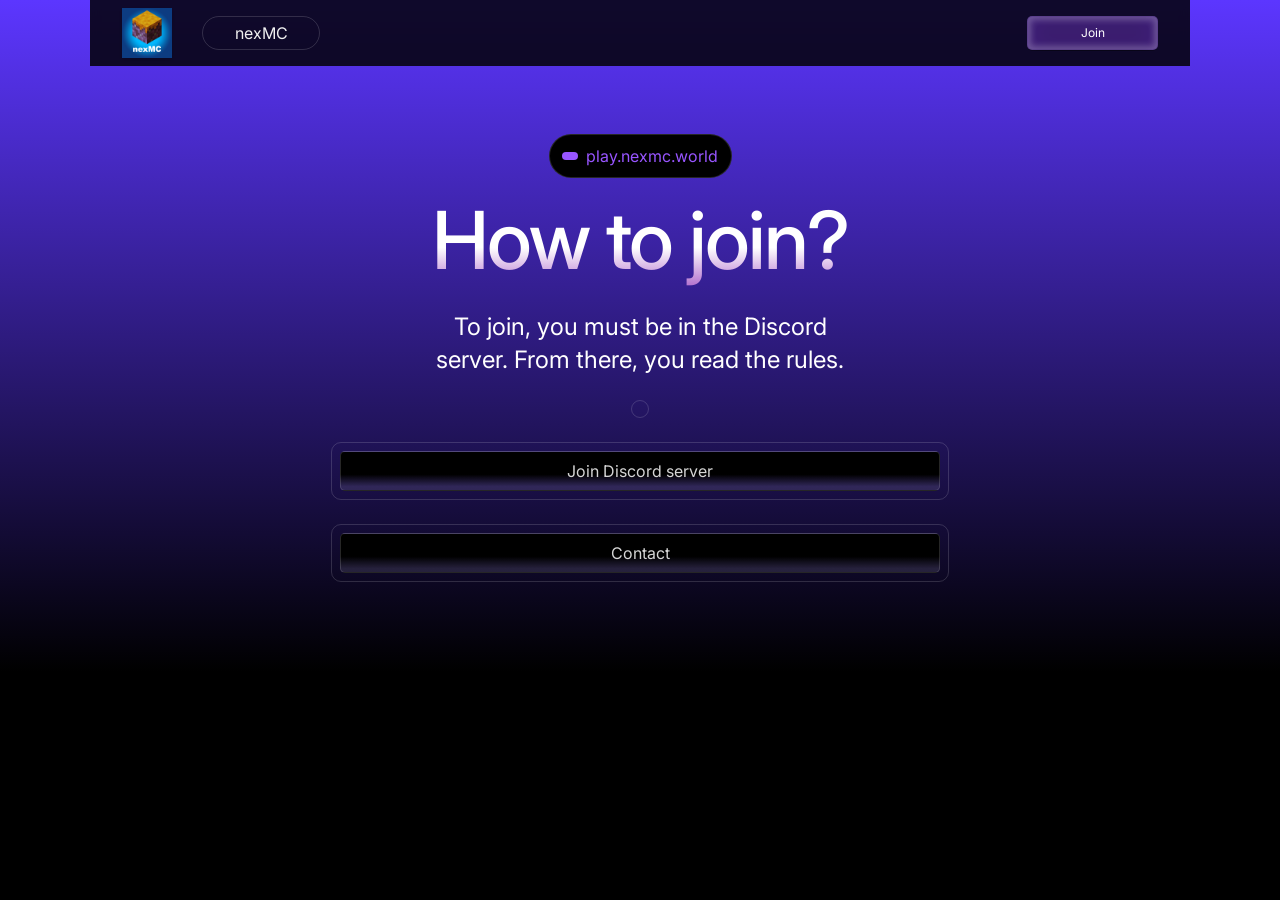
==== join/index.html @ 504990ff "Automated unzip of Webstudio build" ====
<!DOCTYPE html><html lang="en" data-ws-project="74fcfd9f-5309-4192-97a0-3794231dae35" data-ws-version="200" data-ws-last-published="2026-10-14T21:45:28.630Z"><head><link rel="stylesheet" type="text/css" href="/assets/static/app_generated_index-6937cd5a.DQkRaYs3.css"><meta charSet="UTF-8"/><meta name="viewport" content="width=device-width,initial-scale=1"/><link rel="icon" href="/assets/logo_r1qaJQiri6sK3rPyq-Sar.svg"/><link rel="preload" href="/assets/Group_1_3Lze2enBpFNP3rVOtd0Yp.svg" as="image"/><meta property="og:url" content="https://url/join"/><meta property="og:title" content="Boost your rankings with AI."/><meta property="og:type" content="website"/><meta name="description" content="Elevate your site’s visibility effortlessly with AI, where smart technology meets user-friendly SEO tools."/><meta property="og:description" content="Elevate your site’s visibility effortlessly with AI, where smart technology meets user-friendly SEO tools."/><title>Boost your rankings with AI.</title></head><body class="w-body"><div class="w-box"><div style="display:contents"><div style="display:contents"><div class="w-html-embed"><style>
  /* So we don't need to add a token to every paragraph to remove margin. */
  p {
    margin: 0;
  }

  /* * {
    /* Make links scroll to their sections smoothly. */
    scroll-behavior: smooth;
  } */
</style></div><div class="w-html-embed"><style>
:root {
  --ani-duration: var(--duration-default, .2s);
  --ani-delay: 0s;
  --ani-slide-offset: 20%;
  --ani-zoom-in-scale: 1;
  --ani-zoom-out-scale: .85;
  --ani-flip-rotate: 30deg;
  --ani-easing: var(--easing-default, ease);
  --ani-fill-mode: forwards;
}
[data-ani]:not([data-ani-children]),[data-ani-children]:not([data-ani-progress])>*{animation-duration:var(--ani-duration);animation-delay:var(--ani-delay);animation-timing-function:var(--ani-easing);animation-fill-mode:var(--ani-fill-mode);opacity:0}[data-ani-progress]:not([data-ani-children]),[data-ani-children]:not([data-ani])>*{transition-property:opacity,transform;transition-duration:var(--ani-duration);transition-timing-function:var(--ani-easing);opacity:0}
@keyframes fadeIn{from{opacity:0}
to{opacity:1}}
@keyframes fadeOut{from{opacity:1}
to{opacity:0}}[data-ani-children][data-ani='fade']>.in,[data-ani='fade']:where(.in:not([data-state]),[data-state$='open'],[data-state='active']){animation-name:fadeIn}[data-ani-children][data-ani='fade']>.out,[data-ani='fade']:where(.out:not([data-state]),[data-state='closed'],[data-state='inactive']){animation-name:fadeOut}
@keyframes slideIn{from{opacity:0;translate:var(--ani-slide-transform)}
to{opacity:1;translate:none}}
@keyframes slideOut{from{opacity:1;translate:none}
to{opacity:0;translate:var(--ani-slide-transform)}}[data-ani-children][data-ani|='slide']>.in,[data-ani|='slide']:where(.in:not([data-state]),[data-state$='open'],[data-state='active']){animation-name:slideIn}[data-ani-children][data-ani|='slide']>.out,[data-ani|='slide']:where(.out:not([data-state]),[data-state='closed'],[data-state='inactive']){animation-name:slideOut}[data-ani='slide-up']{--ani-slide-transform:0 var(--ani-slide-offset)}[data-ani='slide-down']{--ani-slide-transform:0 calc(-1*var(--ani-slide-offset))}[data-ani='slide-left']{--ani-slide-transform:var(--ani-slide-offset)}[data-ani='slide-right']{--ani-slide-transform:calc(-1*var(--ani-slide-offset))}
@keyframes zoomIn{from{opacity:0;scale:var(--ani-zoom-out-scale)}
to{opacity:1;scale:1}}
@keyframes zoomOut{from{opacity:1;scale:1}
to{opacity:0;scale:var(--ani-zoom-in-scale)}}[data-ani-children][data-ani='zoom']>.in,[data-ani|='zoom']:where(.in:not([data-state]),[data-state$='open'],[data-state='active']){animation-name:zoomIn}[data-ani-children][data-ani='zoom']>.out,[data-ani|='zoom']:where(.out:not([data-state]),[data-state='closed'],[data-state='inactive']){animation-name:zoomOut}[data-ani-children][data-ani-progress='zoom']>*,[data-ani-progress='zoom']:not([data-ani-children]){transform:scale(var(--ani-zoom-out-scale))}
@keyframes flipInY{from{rotate:y var(--ani-flip-rotate);perspective:2000px;opacity:0}
to{rotate:y 0;opacity:1}}
@keyframes flipOutY{from{rotate:y 0;opacity:1}
to{perspective:2000px;rotate:y var(--ani-flip-rotate);opacity:0}}
@keyframes flipInX{from{perspective:2000px;rotate:x var(--ani-flip-rotate);opacity:0}
to{rotate:x 0;opacity:1}}
@keyframes flipOutX{from{rotate:x 0;opacity:1}
to{perspective:2000px;rotate:x var(--ani-flip-rotate);opacity:0}}[data-ani-children][data-ani='flip-y']>.in,[data-ani='flip-y']:where(.in:not([data-state]),[data-state$='open'],[data-state='active']){animation-name:flipInY}[data-ani-children][data-ani='flip-x']>.in,[data-ani='flip-x']:where(.in:not([data-state]),[data-state$='open'],[data-state='active']){animation-name:flipInX}[data-ani-children][data-ani='flip-y']>.out,[data-ani='flip-y']:where(.out:not([data-state]),[data-state='closed'],[data-state='inactive']){animation-name:flipOutY}[data-ani-children][data-ani='flip-x']>.out,[data-ani='flip-x']:where(.out:not([data-state]),[data-state='closed'],[data-state='inactive']){animation-name:flipOutX}
@keyframes expandDown{from{height:0}
to{height:var(--newHeight)}}
@keyframes expandUp{from{height:var(--newHeight)}
to{height:0}}[data-ani='expand'],[data-ani='expand'][data-state='open'],[data-ani='expand'].in{--newHeight:var(--custom-height,var(--radix-accordion-content-height,var(--radix-collapsible-content-height,100%)));overflow:hidden;opacity:1}[data-ani-children][data-ani='expand']>.in,[data-ani='expand']:where(.in:not([data-state]),[data-state$='open'],[data-state='active']){animation:expandDown var(--ani-duration)var(--ani-easing)}[data-ani-children][data-ani='expand']>.out,[data-ani='expand']:where(.out:not([data-state]),[data-state='closed'],[data-state='inactive']){animation:expandUp var(--ani-duration)var(--ani-easing)}
@media(prefers-reduced-motion:reduce){[data-ani]:not([data-ani-children]),[data-ani-progress]:not([data-ani-children]),[data-ani-children]>*{opacity:1;transform:none;animation:none;rotate:none;scale:none;translate:none}}
</style></div><header class="w-box c1357293 c9jnjeu czr2pxy c155uc7w cry9bxc c1lxiyww c1qyy4dh ct02u4h c1z0l37u c1ml0hr7 c1fd0kk1 c11gzs80 c1sche0c c1l2989r cjqo3r0 c1cvcmzo c3xzas1 c1n6cdq4 c1a5jpyh c18j5d8w c1fysxfs"><img class="w-image ce2t2xo c1l0vha7 csyy8v5 c1bc2i7x c17r8x7j c1vh8w5x c1hj7l1r" alt="" sizes="(min-width: 1280px) 50vw, 100vw" srcSet="/assets/nexMC-month2_zY9_J6u-UCedmGTaYLOWj.jpg 384w, /assets/nexMC-month2_zY9_J6u-UCedmGTaYLOWj.jpg 640w, /assets/nexMC-month2_zY9_J6u-UCedmGTaYLOWj.jpg 750w, /assets/nexMC-month2_zY9_J6u-UCedmGTaYLOWj.jpg 828w, /assets/nexMC-month2_zY9_J6u-UCedmGTaYLOWj.jpg 1080w, /assets/nexMC-month2_zY9_J6u-UCedmGTaYLOWj.jpg 1200w, /assets/nexMC-month2_zY9_J6u-UCedmGTaYLOWj.jpg 1920w, /assets/nexMC-month2_zY9_J6u-UCedmGTaYLOWj.jpg 2048w, /assets/nexMC-month2_zY9_J6u-UCedmGTaYLOWj.jpg 3840w" src="/assets/nexMC-month2_zY9_J6u-UCedmGTaYLOWj.jpg" decoding="async" loading="lazy"/><div class="w-box czr2pxy copqmak ct8c5y2 c10zkoym cignq8x cavd3zn c1tbut6b c1tzxl2z c16n19h8 cwqojdn c7klx50 c1qrxaqp cjkeggx c8pi8fa cow6lkx c1oxjrsz csud216 c1xiy5b1 cq7d8me c1ycnvnd"><div style="display:contents"><div style="display:contents"></div></div><nav aria-label="main" class="w-box c1mcu1jn cry9bxc c1qyy4dh ct02u4h c1lfjoq7 cgtnddv c1le23sj c40yjke c1kzn7na c17q2jvf ct49a6u c102r6kr c4sllhu clmbo8f cc3dq2t"><div style="display:contents"><div style="display:contents"><nav aria-label="Main" data-orientation="horizontal" dir="ltr" class="w-navigation-menu c1cqu2xh cry9bxc cvblku1 c1xuq60h c1p217py c193ydh7 crglsme c14ip164 c1bkqfhr c1qyy4dh ct02u4h cg3x2w7 c13ldpkq c1gw84sn cjq768y c1le23sj c40yjke c1kzn7na c17q2jvf"><div class="w-element c1ei7iod c1qom380 cl1z8f7">nexMC</div></nav></div></div></nav><div class="w-box cry9bxc c1qyy4dh ct02u4h cn6056e c1117wcl"><div style="display:contents"><div style="display:contents"><button type="button" aria-label="Open mobile menu" class="w-button c1umvwl9 ccfzz03 cub2gss cgcvr98 c1xjllne c135vpv5 cwvpjlf c1qyy4dh ct02u4h c1md20bl c1e892th c1qom380 cnf3mc6 cbm6zv4 ce8zlua c1mcu1jn c1d7r856 cd3iwfe c1yhcvvf cwc6hbl c11r52nx c1xty5yn c1g1x4wk cy8zwmn c9x99qz cl60rel czukzo6 c1muywj1 c891fy0 c1k6tqmo c1bxqinn ckrlbpk c1oxjrsz csud216 c1xiy5b1 cq7d8me c149s0mc c1ycnvnd" aria-haspopup="dialog" aria-expanded="false" aria-controls="radix-:R3mm:" data-state="closed"><div class="w-html-embed"><svg xmlns="http://www.w3.org/2000/svg" viewBox="0 0 22 22" fill="currentColor" width="100%" height="100%" style="display: block;"><path fill-rule="evenodd" d="M2 5.998a.75.75 0 0 1 .75-.75h16.5a.75.75 0 0 1 0 1.5H2.75a.75.75 0 0 1-.75-.75Zm0 5.5a.75.75 0 0 1 .75-.75h16.5a.75.75 0 0 1 0 1.5H2.75a.75.75 0 0 1-.75-.75Zm0 5.5a.75.75 0 0 1 .75-.75h16.5a.75.75 0 0 1 0 1.5H2.75a.75.75 0 0 1-.75-.75Z" clip-rule="evenodd"/></svg></div></button></div></div></div><a aria-current="page" class="w-link c1umvwl9 c13b531o c1my01bv c14z1eqr c1ktl1y1 cr8yqfm c1ufwdzl c5blvcv cml0h3f c135vpv5 csru8nn c1qyy4dh ct02u4h c1md20bl c1e892th c1qom380 cnf3mc6 cbm6zv4 ce8zlua c1mcu1jn c1d7r856 cd3iwfe c1yhcvvf cwc6hbl c11r52nx czr2pxy c3pidkv c1kol985 cy8zwmn cl60rel czukzo6 c1muywj1 active" href="/join">Join</a></div></header></div></div><main class="w-box"><section class="w-box ch3bbj5 c1mzb2kd c12qwr0y c1cozyp5 crv1a4t cbrrmm8 cuo9dm5 c5egcmi cie9ffo cxz9xjl c1dz3al c1cl2zap c8qdjaz c1uc2zh c1l8rbde cq8dnu3 cth1c7d"><div class="w-box c1357293 c9jnjeu czr2pxy c155uc7w cry9bxc c1lfjoq7 c1778y6x c1wt8a7g ceu66s9 c12ae6v5 c1fd0kk1 c11gzs80"><div class="w-box cry9bxc c1lfjoq7 ct8c5y2 c10zkoym c1qyy4dh c1wt8a7g"><a class="w-link ceaxqcs csru8nn c1e9wxra c1c9nyn co9inq6 c18nx7en c13zjl4p c1md20bl c1e892th c1qyy4dh ct02u4h cxk6kow conc6us c108v1a0 c81fpui c1fce3gj c1nj04wn c1nitjp7 c195lvp6 c1hr6a6t c12sm2j2 c135vpv5 c1wayd1n cl60rel czukzo6 cho8smv" href="#"><div class="w-text cl7jefz c341xsy c11dowh9 c1nj04wn c1nitjp7 c195lvp6 c1hr6a6t c7vx2dq c1mgacbo cff1ay0 c14z73t1 c1hyd7qt c1clnlkm ckmcr2z"></div><div class="w-text">play.nexmc.world</div></a><h1 class="w-heading c11nr3ex cy1haag c32myit cwrra4i c4rpps8 c1d23h5a cnu4kgu c1yb3n9o cbrrmm8 cuo9dm5 c40zsbj c13cx24t c1my01bv c8itdy4 c74kosi c1qom380 c1357293 c9jnjeu c1dhz37v c1xzir7e">How to join?</h1><p class="w-paragraph c16xpvrq c1qom380 c3fmn7t c1357293 c9jnjeu c1b1clqm c1dhz37v">To join, you must be in the Discord server. From there, you read the rules.</p><div class="w-box c76ugon c1va7jp0 c18xibj9 ccn5ruk c5ehae6 cax3zcx c1le23sj c40yjke c1kzn7na c17q2jvf csugexd cciu1th co2lzyj cghs7z1 c18xchlu ckqzz7r"></div><div class="w-box c76ugon c1va7jp0 c18xibj9 ccn5ruk c5ehae6 cax3zcx c1le23sj c40yjke c1kzn7na c17q2jvf csugexd cciu1th co2lzyj cghs7z1 c18xchlu ckqzz7r"><a href="https://discord.gg/e7Mf8mHB9P" class="w-link clyj8v9 c13b531o c1my01bv c14z1eqr c1ktl1y1 cr8yqfm c1ufwdzl c5blvcv cml0h3f c135vpv5 csru8nn c1qyy4dh ct02u4h c1md20bl c1e892th c1qom380 c1fpfgy7 cdcs8wy c1m1praz c1mcu1jn c1d7r856 cd3iwfe c1yhcvvf cwc6hbl c11r52nx cxc2oyt cyj2nmw cy8zwmn cl60rel czukzo6 c1qvfg2v c1170qfo">Join Discord server</a></div><div class="w-box c76ugon c1va7jp0 c18xibj9 ccn5ruk c5ehae6 cax3zcx c1le23sj c40yjke c1kzn7na c17q2jvf csugexd cciu1th co2lzyj cghs7z1 c18xchlu ckqzz7r"><a href="https://discord.com/users/643121715395952700" class="w-link clyj8v9 c13b531o c1my01bv c14z1eqr c1ktl1y1 cr8yqfm c1ufwdzl c5blvcv cml0h3f c135vpv5 csru8nn c1qyy4dh ct02u4h c1md20bl c1e892th c1qom380 c1fpfgy7 cdcs8wy c1m1praz c1mcu1jn c1d7r856 cd3iwfe c1yhcvvf cwc6hbl c11r52nx cxc2oyt cyj2nmw cy8zwmn cl60rel czukzo6 c1qvfg2v c1170qfo">Contact</a></div></div></div></section></main></div><script id="vike_pageContext" type="application/json">{"pageId":"\/pages\/join","routeParams":{},"data":{"url":"https:\/\/url\/join","system":{"params":{},"search":{},"origin":"https:\/\/url","pathname":"\/join"},"resources":{},"pageMeta":{"title":"Boost your rankings with AI.","description":"Elevate your site’s visibility effortlessly with AI, where smart technology meets user-friendly SEO tools.","excludePageFromSearch":false,"language":"!undefined","socialImageAssetName":"!undefined","socialImageUrl":"!undefined","status":"!undefined","redirect":"!undefined","content":"!undefined","custom":[]}}}</script><script id="vike_globalContext" type="application/json">{}</script><script src="/assets/entries/entry-server-routing.BzdSqyIl.js" type="module" async></script><link rel="modulepreload" href="/assets/entries/pages_join.DWEzSukg.js" as="script" type="text/javascript"><link rel="modulepreload" href="/assets/chunks/chunk-C2Futx2x.js" as="script" type="text/javascript"></body></html>
---- assets/static/app_generated_index-6937cd5a.DQkRaYs3.css ----
@font-face{font-family:Inter;font-style:normal;font-weight:100 900;font-display:swap;src:url(/assets/Inter-VariableFont_opsz_wght_5pWJ31-T_iPEwHdXmYt6P.ttf) format("truetype")}@layer presets{:root{display:grid;min-height:100%;grid-template-rows:auto;grid-template-columns:1fr;font-family:Arial,Roboto,sans-serif;font-size:16px;line-height:1.2;white-space:pre-wrap;white-space-collapse:preserve}b.w-element{font-weight:700;box-sizing:border-box}div.w-element{box-sizing:border-box}body.w-body{box-sizing:border-box;-webkit-font-smoothing:antialiased;-moz-osx-font-smoothing:grayscale;margin:0}div.w-box{box-sizing:border-box}header.w-box{box-sizing:border-box}main.w-box{box-sizing:border-box}nav.w-box{box-sizing:border-box}section.w-box{box-sizing:border-box}div.w-html-embed{display:contents;white-space:normal;white-space-collapse:collapse}h1.w-heading,p.w-paragraph{box-sizing:border-box}a.w-link{box-sizing:border-box;display:inline-block}div.w-text{box-sizing:border-box;min-height:1em}img.w-image{box-sizing:border-box;max-width:100%;display:block;height:auto}button.w-button{font-family:inherit;font-size:100%;line-height:1.15;box-sizing:border-box;border-top-style:solid;border-right-style:solid;border-bottom-style:solid;border-left-style:solid;text-transform:none;margin:0}div.w-dialog-overlay,div.w-dialog-content{box-sizing:border-box}button.w-close-button{background-color:transparent;background-image:none;font-family:inherit;font-size:100%;line-height:1.15;box-sizing:border-box;text-transform:none;border:0px solid rgb(226 232 240 / 1);margin:0;padding:0}ul.w-list{box-sizing:border-box;margin-top:0;margin-bottom:10px;padding-left:40px}li.w-list-item,div.w-navigation-menu{box-sizing:border-box}}@media all{:root{--font-lineheight-00: .95;--font-lineheight-0: 1.1;--font-lineheight-1: 1.25;--font-lineheight-2: 1.375;--font-lineheight-3: 1.5;--font-lineheight-4: 1.75;--font-lineheight-5: 2;--font-letterspacing-0: -2px;--font-letterspacing-1: .025em;--font-letterspacing-2: .05em;--font-letterspacing-3: .075em;--font-letterspacing-4: .15em;--font-letterspacing-5: .5em;--font-letterspacing-6: .75em;--font-letterspacing-7: 1em;--font-size-00: .5rem;--font-size-0: .75rem;--font-size-1: 1rem;--font-size-2: 1.1rem;--font-size-3: 1.25rem;--font-size-4: 1.5rem;--font-size-5: 2rem;--font-size-6: 2.5rem;--font-size-7: 3rem;--font-size-8: 3.5rem;--font-size-fluid-0: clamp(.85rem,2vw,1.125rem);--font-size-fluid-1: clamp(1.25rem,4vw,1.5rem);--font-size-fluid-2: clamp(1.5rem,6vw,2.5rem);--font-size-fluid-3: clamp(2rem,9vw,5rem);--size-000: -.5rem;--size-00: -.25rem;--size-1: .25rem;--size-2: .5rem;--size-3: 1rem;--size-4: 1.25rem;--size-5: 1.5rem;--size-6: 1.75rem;--size-7: 2rem;--size-8: 3rem;--size-9: 4rem;--size-10: 5rem;--size-11: 7.5rem;--size-12: 10rem;--size-13: 15rem;--size-14: 20rem;--size-15: 30rem;--size-px-000: -8px;--size-px-00: -4px;--size-px-1: 4px;--size-px-2: 8px;--size-px-3: 16px;--size-px-4: 20px;--size-px-5: 24px;--size-px-6: 28px;--size-px-7: 32px;--size-px-8: 48px;--size-px-9: 64px;--size-px-10: 80px;--size-px-11: 120px;--size-px-12: 160px;--size-px-13: 240px;--size-px-14: 320px;--size-px-15: 480px;--size-fluid-1: clamp(.5rem,1vw,1rem);--size-fluid-2: clamp(1rem,2vw,1.5rem);--size-fluid-3: clamp(1.5rem,3vw,2rem);--size-fluid-4: clamp(2rem,4vw,3rem);--size-fluid-5: clamp(4rem,5vw,5rem);--size-fluid-6: clamp(5rem,7vw,7.5rem);--size-fluid-7: clamp(7.5rem,10vw,10rem);--size-fluid-8: clamp(10rem,20vw,15rem);--size-fluid-9: clamp(15rem,30vw,20rem);--size-fluid-10: clamp(20rem,40vw,30rem);--size-content-1: 20ch;--size-content-2: 45ch;--size-content-3: 60ch;--size-header-1: 20ch;--size-header-2: 25ch;--size-header-3: 35ch;--size-xxs: 240px;--size-xs: 360px;--size-sm: 480px;--size-md: 768px;--size-lg: 1100px;--size-xl: 1440px;--size-xxl: 1920px;--size-relative-000: -.5ch;--size-relative-00: -.25ch;--size-relative-1: .25ch;--size-relative-2: .5ch;--size-relative-3: 1ch;--size-relative-4: 1.25ch;--size-relative-5: 1.5ch;--size-relative-6: 1.75ch;--size-relative-7: 2ch;--size-relative-8: 3ch;--size-relative-9: 4ch;--size-relative-10: 5ch;--size-relative-11: 7.5ch;--size-relative-12: 10ch;--size-relative-13: 15ch;--size-relative-14: 20ch;--size-relative-15: 30ch;--ease-1: cubic-bezier(.25,0,.5,1);--ease-2: cubic-bezier(.25,0,.4,1);--ease-3: cubic-bezier(.25,0,.3,1);--ease-4: cubic-bezier(.25,0,.2,1);--ease-5: cubic-bezier(.25,0,.1,1);--ease-in-1: cubic-bezier(.25,0,1,1);--ease-in-2: cubic-bezier(.5,0,1,1);--ease-in-3: cubic-bezier(.7,0,1,1);--ease-in-4: cubic-bezier(.9,0,1,1);--ease-in-5: cubic-bezier(1,0,1,1);--ease-out-1: cubic-bezier(0,0,.75,1);--ease-out-2: cubic-bezier(0,0,.5,1);--ease-out-3: cubic-bezier(0,0,.3,1);--ease-out-4: cubic-bezier(0,0,.1,1);--ease-out-5: cubic-bezier(0,0,0,1);--ease-in-out-1: cubic-bezier(.1,0,.9,1);--ease-in-out-2: cubic-bezier(.3,0,.7,1);--ease-in-out-3: cubic-bezier(.5,0,.5,1);--ease-in-out-4: cubic-bezier(.7,0,.3,1);--ease-in-out-5: cubic-bezier(.9,0,.1,1);--ease-elastic-out-1: cubic-bezier(.5,.75,.75,1.25);--ease-elastic-out-2: cubic-bezier(.5,1,.75,1.25);--ease-elastic-out-3: cubic-bezier(.5,1.25,.75,1.25);--ease-elastic-out-4: cubic-bezier(.5,1.5,.75,1.25);--ease-elastic-out-5: cubic-bezier(.5,1.75,.75,1.25);--ease-elastic-in-1: cubic-bezier(.5,-.25,.75,1);--ease-elastic-in-2: cubic-bezier(.5,-.5,.75,1);--ease-elastic-in-3: cubic-bezier(.5,-.75,.75,1);--ease-elastic-in-4: cubic-bezier(.5,-1,.75,1);--ease-elastic-in-5: cubic-bezier(.5,-1.25,.75,1);--ease-elastic-in-out-1: cubic-bezier(.5,-.1,.1,1.5);--ease-elastic-in-out-2: cubic-bezier(.5,-.3,.1,1.5);--ease-elastic-in-out-3: cubic-bezier(.5,-.5,.1,1.5);--ease-elastic-in-out-4: cubic-bezier(.5,-.7,.1,1.5);--ease-elastic-in-out-5: cubic-bezier(.5,-.9,.1,1.5);--ease-step-1: steps(2);--ease-step-2: steps(3);--ease-step-3: steps(4);--ease-step-4: steps(7);--ease-step-5: steps(10);--ease-elastic-1: var(--ease-elastic-out-1);--ease-elastic-2: var(--ease-elastic-out-2);--ease-elastic-3: var(--ease-elastic-out-3);--ease-elastic-4: var(--ease-elastic-out-4);--ease-elastic-5: var(--ease-elastic-out-5);--ease-squish-1: var(--ease-elastic-in-out-1);--ease-squish-2: var(--ease-elastic-in-out-2);--ease-squish-3: var(--ease-elastic-in-out-3);--ease-squish-4: var(--ease-elastic-in-out-4);--ease-squish-5: var(--ease-elastic-in-out-5);--ease-spring-1: linear(0,.006,.025 2.8%,.101 6.1%,.539 18.9%,.721 25.3%,.849 31.5%,.937 38.1%,.968 41.8%,.991 45.7%,1.006 50.1%,1.015 55%,1.017 63.9%,1.001);--ease-spring-2: linear(0,.007,.029 2.2%,.118 4.7%,.625 14.4%,.826 19%,.902,.962,1.008 26.1%,1.041 28.7%,1.064 32.1%,1.07 36%,1.061 40.5%,1.015 53.4%,.999 61.6%,.995 71.2%,1);--ease-spring-3: linear(0,.009,.035 2.1%,.141 4.4%,.723 12.9%,.938 16.7%,1.017,1.077,1.121,1.149 24.3%,1.159,1.163,1.161,1.154 29.9%,1.129 32.8%,1.051 39.6%,1.017 43.1%,.991,.977 51%,.974 53.8%,.975 57.1%,.997 69.8%,1.003 76.9%,1);--ease-spring-4: linear(0,.009,.037 1.7%,.153 3.6%,.776 10.3%,1.001,1.142 16%,1.185,1.209 19%,1.215 19.9% 20.8%,1.199,1.165 25%,1.056 30.3%,1.008 33%,.973,.955 39.2%,.953 41.1%,.957 43.3%,.998 53.3%,1.009 59.1% 63.7%,.998 78.9%,1);--ease-spring-5: linear(0,.01,.04 1.6%,.161 3.3%,.816 9.4%,1.046,1.189 14.4%,1.231,1.254 17%,1.259,1.257 18.6%,1.236,1.194 22.3%,1.057 27%,.999 29.4%,.955 32.1%,.942,.935 34.9%,.933,.939 38.4%,1 47.3%,1.011,1.017 52.6%,1.016 56.4%,1 65.2%,.996 70.2%,1.001 87.2%,1);--ease-bounce-1: linear(0,.004,.016,.035,.063,.098,.141,.191,.25,.316,.391 36.8%,.563,.766,1 58.8%,.946,.908 69.1%,.895,.885,.879,.878,.879,.885,.895,.908 89.7%,.946,1);--ease-bounce-2: linear(0,.004,.016,.035,.063,.098,.141 15.1%,.25,.391,.562,.765,1,.892 45.2%,.849,.815,.788,.769,.757,.753,.757,.769,.788,.815,.85,.892 75.2%,1 80.2%,.973,.954,.943,.939,.943,.954,.973,1);--ease-bounce-3: linear(0,.004,.016,.035,.062,.098,.141 11.4%,.25,.39,.562,.764,1 30.3%,.847 34.8%,.787,.737,.699,.672,.655,.65,.656,.672,.699,.738,.787,.847 61.7%,1 66.2%,.946,.908,.885 74.2%,.879,.878,.879,.885 79.5%,.908,.946,1 87.4%,.981,.968,.96,.957,.96,.968,.981,1);--ease-bounce-4: linear(0,.004,.016 3%,.062,.141,.25,.391,.562 18.2%,1 24.3%,.81,.676 32.3%,.629,.595,.575,.568,.575,.595,.629,.676 48.2%,.811,1 56.2%,.918,.86,.825,.814,.825,.86,.918,1 77.2%,.94 80.6%,.925,.92,.925,.94 87.5%,1 90.9%,.974,.965,.974,1);--ease-bounce-5: linear(0,.004,.016 2.5%,.063,.141,.25 10.1%,.562,1 20.2%,.783,.627,.534 30.9%,.511,.503,.511,.534 38%,.627,.782,1 48.7%,.892,.815,.769 56.3%,.757,.753,.757,.769 61.3%,.815,.892,1 68.8%,.908 72.4%,.885,.878,.885,.908 79.4%,1 83%,.954 85.5%,.943,.939,.943,.954 90.5%,1 93%,.977,.97,.977,1);--layer-1: 1;--layer-2: 2;--layer-3: 3;--layer-4: 4;--layer-5: 5;--layer-important: 2147483647;--shadow-color: 220 3% 15%;--shadow-strength: 1%;--inner-shadow-highlight: inset 0-.5px 0 0#fff,inset 0 .5px 0 0 rgba(0,0,0,.067);--shadow-1: 0 1px 2px -1px hsl(var(--shadow-color)/calc(var(--shadow-strength) + 9%));--shadow-2: 0 3px 5px -2px hsl(var(--shadow-color)/calc(var(--shadow-strength) + 3%)),0 7px 14px -5px hsl(var(--shadow-color)/calc(var(--shadow-strength) + 5%));--shadow-3: 0 -1px 3px 0 hsl(var(--shadow-color)/calc(var(--shadow-strength) + 2%)),0 1px 2px -5px hsl(var(--shadow-color)/calc(var(--shadow-strength) + 2%)),0 2px 5px -5px hsl(var(--shadow-color)/calc(var(--shadow-strength) + 4%)),0 4px 12px -5px hsl(var(--shadow-color)/calc(var(--shadow-strength) + 5%)),0 12px 15px -5px hsl(var(--shadow-color)/calc(var(--shadow-strength) + 7%));--shadow-4: 0 -2px 5px 0 hsl(var(--shadow-color)/calc(var(--shadow-strength) + 2%)),0 1px 1px -2px hsl(var(--shadow-color)/calc(var(--shadow-strength) + 3%)),0 2px 2px -2px hsl(var(--shadow-color)/calc(var(--shadow-strength) + 3%)),0 5px 5px -2px hsl(var(--shadow-color)/calc(var(--shadow-strength) + 4%)),0 9px 9px -2px hsl(var(--shadow-color)/calc(var(--shadow-strength) + 5%)),0 16px 16px -2px hsl(var(--shadow-color)/calc(var(--shadow-strength) + 6%));--shadow-5: 0 -1px 2px 0 hsl(var(--shadow-color)/calc(var(--shadow-strength) + 2%)),0 2px 1px -2px hsl(var(--shadow-color)/calc(var(--shadow-strength) + 3%)),0 5px 5px -2px hsl(var(--shadow-color)/calc(var(--shadow-strength) + 3%)),0 10px 10px -2px hsl(var(--shadow-color)/calc(var(--shadow-strength) + 4%)),0 20px 20px -2px hsl(var(--shadow-color)/calc(var(--shadow-strength) + 5%)),0 40px 40px -2px hsl(var(--shadow-color)/calc(var(--shadow-strength) + 7%));--shadow-6: 0 -1px 2px 0 hsl(var(--shadow-color)/calc(var(--shadow-strength) + 2%)),0 3px 2px -2px hsl(var(--shadow-color)/calc(var(--shadow-strength) + 3%)),0 7px 5px -2px hsl(var(--shadow-color)/calc(var(--shadow-strength) + 3%)),0 12px 10px -2px hsl(var(--shadow-color)/calc(var(--shadow-strength) + 4%)),0 22px 18px -2px hsl(var(--shadow-color)/calc(var(--shadow-strength) + 5%)),0 41px 33px -2px hsl(var(--shadow-color)/calc(var(--shadow-strength) + 6%)),0 100px 80px -2px hsl(var(--shadow-color)/calc(var(--shadow-strength) + 7%));--inner-shadow-0: inset 0 0 0 1px hsl(var(--shadow-color)/calc(var(--shadow-strength) + 9%));--inner-shadow-1: inset 0 1px 2px 0 hsl(var(--shadow-color)/calc(var(--shadow-strength) + 9%)),var(--inner-shadow-highlight);--inner-shadow-2: inset 0 1px 4px 0 hsl(var(--shadow-color)/calc(var(--shadow-strength) + 9%)),var(--inner-shadow-highlight);--inner-shadow-3: inset 0 2px 8px 0 hsl(var(--shadow-color)/calc(var(--shadow-strength) + 9%)),var(--inner-shadow-highlight);--inner-shadow-4: inset 0 2px 14px 0 hsl(var(--shadow-color)/calc(var(--shadow-strength) + 9%)),var(--inner-shadow-highlight);--ratio-square: 1;--ratio-landscape: 4/3;--ratio-portrait: 3/4;--ratio-widescreen: 16/9;--ratio-ultrawide: 18/5;--ratio-golden: 1.618/1;--gray-0: rgb(255 255 255 / 1);--gray-1: unset;--gray-2: unset;--gray-3: rgb(217 217 217 / 1);--gray-4: unset;--gray-5: unset;--gray-6: unset;--gray-7: unset;--gray-8: unset;--gray-9: rgb(40 39 41 / 1);--gray-10: unset;--gray-11: unset;--gray-12: rgb(0 0 0 / 1);--stone-0: unset;--stone-1: unset;--stone-2: unset;--stone-3: unset;--stone-4: unset;--stone-5: unset;--stone-6: unset;--stone-7: unset;--stone-8: unset;--stone-9: unset;--stone-10: unset;--stone-11: unset;--stone-12: unset;--red-0: unset;--red-1: unset;--red-2: unset;--red-3: unset;--red-4: unset;--red-5: unset;--red-6: unset;--red-7: unset;--red-8: unset;--red-9: unset;--red-10: unset;--red-11: unset;--red-12: unset;--pink-0: unset;--pink-1: unset;--pink-2: unset;--pink-3: unset;--pink-4: unset;--pink-5: unset;--pink-6: unset;--pink-7: unset;--pink-8: unset;--pink-9: unset;--pink-10: unset;--pink-11: unset;--pink-12: unset;--purple-0: rgb(249 245 255 / 1);--purple-1: unset;--purple-2: unset;--purple-3: unset;--purple-4: unset;--purple-5: rgb(152 85 255 / 1);--purple-6: rgb(140 69 255 / 1);--purple-7: unset;--purple-8: rgb(101 59 148 / 1);--purple-9: unset;--purple-10: unset;--purple-11: rgb(42 25 60 / 1);--purple-12: rgb(2 1 3 / 1);--violet-0: unset;--violet-1: unset;--violet-2: unset;--violet-3: unset;--violet-4: unset;--violet-5: unset;--violet-6: unset;--violet-7: unset;--violet-8: unset;--violet-9: unset;--violet-10: unset;--violet-11: unset;--violet-12: unset;--indigo-0: unset;--indigo-1: unset;--indigo-2: unset;--indigo-3: unset;--indigo-4: unset;--indigo-5: unset;--indigo-6: unset;--indigo-7: unset;--indigo-8: unset;--indigo-9: unset;--indigo-10: unset;--indigo-11: unset;--indigo-12: unset;--blue-0: unset;--blue-1: unset;--blue-2: unset;--blue-3: unset;--blue-4: unset;--blue-5: unset;--blue-6: unset;--blue-7: unset;--blue-8: unset;--blue-9: unset;--blue-10: unset;--blue-11: unset;--blue-12: unset;--cyan-0: unset;--cyan-1: unset;--cyan-2: unset;--cyan-3: unset;--cyan-4: unset;--cyan-5: unset;--cyan-6: unset;--cyan-7: unset;--cyan-8: unset;--cyan-9: unset;--cyan-10: unset;--cyan-11: unset;--cyan-12: unset;--teal-0: unset;--teal-1: unset;--teal-2: unset;--teal-3: unset;--teal-4: unset;--teal-5: unset;--teal-6: unset;--teal-7: unset;--teal-8: unset;--teal-9: unset;--teal-10: unset;--teal-11: unset;--teal-12: unset;--green-0: unset;--green-1: unset;--green-2: unset;--green-3: unset;--green-4: unset;--green-5: unset;--green-6: unset;--green-7: unset;--green-8: unset;--green-9: unset;--green-10: unset;--green-11: unset;--green-12: unset;--lime-0: unset;--lime-1: unset;--lime-2: unset;--lime-3: unset;--lime-4: unset;--lime-5: unset;--lime-6: unset;--lime-7: unset;--lime-8: unset;--lime-9: unset;--lime-10: unset;--lime-11: unset;--lime-12: unset;--yellow-0: unset;--yellow-1: unset;--yellow-2: unset;--yellow-3: unset;--yellow-4: unset;--yellow-5: unset;--yellow-6: unset;--yellow-7: unset;--yellow-8: unset;--yellow-9: unset;--yellow-10: unset;--yellow-11: unset;--yellow-12: unset;--orange-0: unset;--orange-1: unset;--orange-2: unset;--orange-3: unset;--orange-4: unset;--orange-5: unset;--orange-6: unset;--orange-7: unset;--orange-8: unset;--orange-9: unset;--orange-10: unset;--orange-11: unset;--orange-12: unset;--choco-0: unset;--choco-1: unset;--choco-2: unset;--choco-3: unset;--choco-4: unset;--choco-5: unset;--choco-6: unset;--choco-7: unset;--choco-8: unset;--choco-9: unset;--choco-10: unset;--choco-11: unset;--choco-12: unset;--brown-0: unset;--brown-1: unset;--brown-2: unset;--brown-3: unset;--brown-4: unset;--brown-5: unset;--brown-6: unset;--brown-7: unset;--brown-8: unset;--brown-9: unset;--brown-10: unset;--brown-11: unset;--brown-12: unset;--sand-0: unset;--sand-1: unset;--sand-2: unset;--sand-3: unset;--sand-4: unset;--sand-5: unset;--sand-6: unset;--sand-7: unset;--sand-8: unset;--sand-9: unset;--sand-10: unset;--sand-11: unset;--sand-12: unset;--camo-0: unset;--camo-1: unset;--camo-2: unset;--camo-3: unset;--camo-4: unset;--camo-5: unset;--camo-6: unset;--camo-7: unset;--camo-8: unset;--camo-9: unset;--camo-10: unset;--camo-11: unset;--camo-12: unset;--jungle-0: unset;--jungle-1: unset;--jungle-2: unset;--jungle-3: unset;--jungle-4: unset;--jungle-5: unset;--jungle-6: unset;--jungle-7: unset;--jungle-8: unset;--jungle-9: unset;--jungle-10: unset;--jungle-11: unset;--jungle-12: unset;--gradient-1: linear-gradient(270deg,#0D0718 0%,rgba(15,8,27,0));--gradient-2: linear-gradient(180deg,#FFFFFF 54.17%,#B372CF 100%);--gradient-3: linear-gradient(180deg,rgba(0,0,0,0));--gradient-4: linear-gradient(180deg,transparent 0%,#371866 100%);--gradient-5: linear-gradient(179.77deg,rgba(3,1,6,0));--gradient-6: linear-gradient(107.08deg,#190D2E .54%,#020103 99.46%);--gradient-7: radial-gradient(circle,#56299D 0%,#020103 100%);--gradient-8: linear-gradient(180deg,#010002 0%,#361764 100%);--gradient-9: linear-gradient(180deg,#000000 29%,rgba(0,0,0,0));--gradient-10: linear-gradient(180.17deg,rgba(2,1,3,0));--gradient-11: linear-gradient(180deg,#000000 0%,#371866 100%);--gradient-12: unset;--gradient-13: unset;--gradient-14: unset;--gradient-15: unset;--gradient-16: unset;--gradient-17: unset;--gradient-18: unset;--gradient-19: unset;--gradient-20: unset;--gradient-21: unset;--gradient-22: unset;--gradient-23: unset;--gradient-24: unset;--gradient-25: unset;--gradient-26: unset;--gradient-27: unset;--gradient-28: unset;--gradient-29: unset;--gradient-30: unset;--noise-1: url("data:image/svg+xml;charset=utf-8,%3Csvg viewBox='0 0 200 200' xmlns='http://www.w3.org/2000/svg'%3E%3Cfilter id='a'%3E%3CfeTurbulence type='fractalNoise' baseFrequency='.005' numOctaves='2' stitchTiles='stitch'/%3E%3C/filter%3E%3Crect width='100%25' height='100%25' filter='url(%23a)'/%3E%3C/svg%3E");--noise-2: url("data:image/svg+xml;charset=utf-8,%3Csvg viewBox='0 0 300 300' xmlns='http://www.w3.org/2000/svg'%3E%3Cfilter id='a'%3E%3CfeTurbulence type='fractalNoise' baseFrequency='.05' stitchTiles='stitch'/%3E%3C/filter%3E%3Crect width='100%25' height='100%25' filter='url(%23a)'/%3E%3C/svg%3E");--noise-3: url("data:image/svg+xml;charset=utf-8,%3Csvg viewBox='0 0 1024 1024' xmlns='http://www.w3.org/2000/svg'%3E%3Cfilter id='a'%3E%3CfeTurbulence type='fractalNoise' baseFrequency='.25' stitchTiles='stitch'/%3E%3C/filter%3E%3Crect width='100%25' height='100%25' filter='url(%23a)'/%3E%3C/svg%3E");--noise-4: url("data:image/svg+xml;charset=utf-8,%3Csvg viewBox='0 0 2056 2056' xmlns='http://www.w3.org/2000/svg'%3E%3Cfilter id='a'%3E%3CfeTurbulence type='fractalNoise' baseFrequency='.5' stitchTiles='stitch'/%3E%3C/filter%3E%3Crect width='100%25' height='100%25' filter='url(%23a)'/%3E%3C/svg%3E");--noise-5: url("data:image/svg+xml;charset=utf-8,%3Csvg viewBox='0 0 2056 2056' xmlns='http://www.w3.org/2000/svg'%3E%3Cfilter id='a'%3E%3CfeTurbulence type='fractalNoise' baseFrequency='.75' stitchTiles='stitch'/%3E%3C/filter%3E%3Crect width='100%25' height='100%25' filter='url(%23a)'/%3E%3C/svg%3E");--noise-filter-1: contrast(300%) brightness(100%);--noise-filter-2: contrast(200%) brightness(150%);--noise-filter-3: contrast(200%) brightness(250%);--noise-filter-4: contrast(200%) brightness(500%);--noise-filter-5: contrast(200%) brightness(1000%);--border-size-1: 1px;--border-size-2: 2px;--border-size-3: 5px;--border-size-4: 10px;--border-size-5: 25px;--radius-1: 2px;--radius-2: 5px;--radius-3: 1rem;--radius-4: 2rem;--radius-5: 4rem;--radius-6: 8rem;--radius-round: 100000px;--radius-conditional-1: clamp(0px, calc(100vw - 100%) * 1e5,var(--radius-1));--radius-conditional-2: clamp(0px, calc(100vw - 100%) * 1e5,var(--radius-2));--radius-conditional-3: clamp(0px, calc(100vw - 100%) * 1e5,var(--radius-3));--radius-conditional-4: clamp(0px, calc(100vw - 100%) * 1e5,var(--radius-4));--radius-conditional-5: clamp(0px, calc(100vw - 100%) * 1e5,var(--radius-5));--radius-conditional-6: clamp(0px, calc(100vw - 100%) * 1e5,var(--radius-6));background-color:var(--background-primary, rgb(13 15 18 / 1));color:var(--foreground-muted, rgb(255 255 255 / .6));--focus-color: var(--foreground-accent, rgb(34 139 230 / 1));--focus-width: 1px;--focus-offset: 0;--duration-default: .2s;--easing-default: var(--ease-out-3);--gap-xs: var(--size-2);--gap-s: var(--size-fluid-2);--gap-m: var(--size-fluid-5);--gap-l: var(--size-fluid-7);--foreground-primary: var(--gray-0);--foreground-secondary: var(--gray-12);--foreground-accent: var(--purple-5);--foreground-muted: rgb(255 255 255 / .6);--foreground-border: rgb(255 255 255 / .15);--background-primary: var(--gray-12);--background-secondary: var(--gray-0);--background-accent: var(--purple-5);--background-card: var(--background-primary, rgb(0 0 0 / 1));font-family:Inter,sans-serif;--spacing-default: var(--size-fluid-3);font-size:16px;line-height:var(--font-lineheight-2, 1.375);--background-tertiary: var(--gray-9) }.c13b531o{padding-top:var(--size-2)}.c1my01bv{padding-bottom:var(--size-2)}.c1a8d7ts{padding-left:var(--size-4)}.c122t6uk{padding-right:var(--size-4)}.c1qom380{text-align:center}.c1dgwt71{background-color:var(--green-3)}.c10tv7lx{margin-top:var(--size-2)}.ceijzmy{margin-bottom:var(--size-2)}.cr8yqfm{border-top-left-radius:var(--radius-2)}.c1ufwdzl{border-top-right-radius:var(--radius-2)}.c5blvcv{border-bottom-left-radius:var(--radius-2)}.cml0h3f{border-bottom-right-radius:var(--radius-2)}.cry9bxc{display:flex}.c1qyy4dh{align-items:center}.ct02u4h{justify-content:center}.c1md20bl{column-gap:var(--gap-xs, .5rem)}.c1e892th{row-gap:var(--gap-xs, .5rem)}.c1357293{margin-right:auto}.c9jnjeu{margin-left:auto}.c1ea2p93{--demo-icon-opacity: 0 }.cvbguh1{--demo-icon-translate: 5px }.cxzbt5w{cursor:default}.c1cqu2xh{max-width:max-content}.c16o4em1{color:var(--green-12)}.c6wd8dp{border:var(--border-size-1) solid var(--green-7)}.cmkn8do:hover{--demo-icon-translate: 0px }.cohcyhg:hover{--demo-icon-opacity: 1 }.csru8nn{display:inline-flex}.cqmknsi{opacity:var(--demo-icon-opacity)}.c1187s2w{translate:0 var(--demo-icon-translate)}.cc50ri5{transition-property:translate,opacity}.cab2htk{transition-duration:.2s,.2s}.c1401ycp{transition-timing-function:cubic-bezier(.45,0,.55,1),ease}.cwc6hbl{transition-delay:0ms,0ms}.c11r52nx{transition-behavior:normal,normal}.cd3iwfe{transition-duration:var(--duration-default, .2s),var(--duration-default, .2s)}.c1yhcvvf{transition-timing-function:var(--easing-default, cubic-bezier(0,0,.3,1)),var(--easing-default, cubic-bezier(0,0,.3,1))}.c1e9wxra{transition-property:color}.c1ovbu2i{transition-duration:.2s}.c1hskipr{transition-timing-function:ease}.c18nx7en{transition-delay:0ms}.c13zjl4p{transition-behavior:normal}.cs65yuw:hover{color:var(--green-10)}.czr2pxy{width:100%}.c155uc7w{max-width:var(--size-lg, 1024px)}.c1lxiyww{flex-direction:row}.c1z0l37u{column-gap:var(--gap-s, clamp(1rem,2vw,1.5rem))}.c1ml0hr7{row-gap:var(--gap-s, clamp(1rem,2vw,1.5rem))}.c1fd0kk1{padding-right:var(--spacing-default, clamp(1.5rem,3vw,2rem))}.c11gzs80{padding-left:var(--spacing-default, clamp(1.5rem,3vw,2rem))}.c1sche0c{padding-top:var(--size-2, .5rem)}.c1l2989r{padding-bottom:var(--size-2, .5rem)}.cjqo3r0{position:fixed}.c1cvcmzo{top:0}.c3xzas1{left:0}.c1n6cdq4{right:0}.c1a5jpyh{z-index:var(--layer-3)}.c18j5d8w{background-color:#000000d4}.c1fysxfs{-webkit-backdrop-filter:blur(5px);backdrop-filter:blur(5px)}.c5m8ase{flex-grow:0}.clv8gve{flex-shrink:0}.c34dwh1{list-style-type:none}.c1y6imu0{padding-left:0}.c1cn3fw9{margin-bottom:0}.c12j9tyh{color:var(--foreground-muted, rgb(255 255 255 / .6))}.c1c9nyn{transition-duration:var(--duration-default, .2s)}.co9inq6{transition-timing-function:var(--easing-default, cubic-bezier(0,0,.3,1))}.ch11gwv{--navigation-menu-trigger-icon-transform: 0deg }.c1e7helk{background-color:transparent}.c1l0vha7{border-top-style:none}.csyy8v5{border-right-style:none}.c1bc2i7x{border-left-style:none}.c17r8x7j{border-bottom-style:none}.c135vpv5{text-decoration-line:none}.c3qzgd0{padding-right:0}.cl60rel:focus-visible{outline-offset:var(--focus-offset, 0)}.czukzo6:focus-visible{outline:var(--focus-width, 1px) solid var(--focus-color, rgb(51 154 240 / 1))}.c1170qfo:hover{color:var(--foreground-primary, rgb(255 255 255 / 1))}.c12mjb61[data-state=open]{--navigation-menu-trigger-icon-transform: 180deg }.ch3bbj5{padding-top:calc(var(--size-fluid-6) * 1.5)}.c1mzb2kd{padding-bottom:var(--size-fluid-6)}.c12qwr0y{background-image:linear-gradient(#5c36ff,#0000)}.c1cozyp5{background-size:auto}.crv1a4t{background-repeat:no-repeat}.cbrrmm8{background-attachment:scroll}.cuo9dm5{background-origin:padding-box}.c5egcmi{-webkit-background-clip:border-box;background-clip:border-box}.cie9ffo{background-color:#0000}.cxz9xjl{background-position:50% 50%}.c1lfjoq7{flex-direction:column}.c1778y6x{align-items:stretch}.c1wt8a7g{justify-content:start}.ceu66s9{column-gap:0px}.c12ae6v5{row-gap:0px}.ct8c5y2{row-gap:var(--gap-s)}.c10zkoym{column-gap:var(--gap-s)}.c11nr3ex{font-size:var(--font-size-fluid-3)}.cy1haag{font-weight:500}.c32myit{margin-top:0}.cwrra4i{margin-bottom:0}.c4rpps8{color:transparent}.c1d23h5a{background-image:var(--gradient-2)}.cnu4kgu{background-size:auto auto}.c1yb3n9o{background-repeat:repeat}.c40zsbj{-webkit-background-clip:text;background-clip:text}.c13cx24t{line-height:var(--font-lineheight-00)}.c8itdy4{letter-spacing:-2px}.c74kosi{max-width:var(--size-header-3)}.c1dhz37v{text-wrap:balance}.c1xzir7e{background-position:0% 0%}.c16xpvrq{font-size:var(--font-size-fluid-1, clamp(1rem,4vw,1.5rem))}.c3fmn7t{max-width:var(--size-content-2)}.c1b1clqm{color:#fff}.c76ugon{border-top-left-radius:var(--border-size-4, 10px)}.c1va7jp0{border-top-right-radius:var(--border-size-4, 10px)}.c18xibj9{border-bottom-left-radius:var(--border-size-4, 10px)}.ccn5ruk{border-bottom-right-radius:var(--border-size-4, 10px)}.c5ehae6{border:var(--border-size-1, 1px) solid var(--foreground-border, rgb(255 255 255 / .15))}.cax3zcx{padding:var(--size-2)}.ceaxqcs{color:var(--foreground-accent, rgb(152 85 255 / 1))}.cxk6kow{padding-top:var(--size-relative-3, 1ch)}.conc6us{padding-bottom:var(--size-relative-3, 1ch)}.c108v1a0{padding-right:var(--size-relative-4, 1.25ch)}.c81fpui{padding-left:var(--size-relative-4, 1.25ch)}.c1fce3gj{background-color:var(--background-primary, rgb(0 0 0 / 1))}.c1nj04wn{border-top-left-radius:var(--radius-round, 100000px)}.c1nitjp7{border-top-right-radius:var(--radius-round, 100000px)}.c195lvp6{border-bottom-left-radius:var(--radius-round, 100000px)}.c1hr6a6t{border-bottom-right-radius:var(--radius-round, 100000px)}.c12sm2j2{align-self:center}.c1wayd1n{border:var(--border-size-1, 1px) solid var(--foreground-border, rgb(40 39 41 / 1))}.cho8smv:hover{color:var(--foreground-muted, rgb(255 255 255 / .6))}.cl7jefz{text-transform:uppercase}.c341xsy{font-size:var(--font-size-00)}.c11dowh9{font-weight:700}.c7vx2dq{padding-left:var(--size-2)}.c1mgacbo{padding-right:var(--size-2)}.cff1ay0{padding-top:var(--size-1, .25rem)}.c14z73t1{padding-bottom:var(--size-1, .25rem)}.c1hyd7qt{background-color:var(--background-accent, rgb(152 85 255 / 1))}.c1clnlkm{color:var(--foreground-secondary, rgb(0 0 0 / 1))}.ckmcr2z{letter-spacing:var(--font-letterspacing-1)}.ce2t2xo{width:50px}.c1vh8w5x{outline-style:none}.c1hj7l1r{box-shadow:0 2px 5px #0003}.clyj8v9{color:#d6d6d6}.c14z1eqr{padding-left:var(--size-3)}.c1ktl1y1{padding-right:var(--size-3)}.c1fpfgy7{background-color:#fff0}.cdcs8wy{-webkit-backdrop-filter:;backdrop-filter:}.c1m1praz{box-shadow:none}.c1mcu1jn{align-self:stretch}.c1d7r856{transition-property:background-color,color}.cxc2oyt{width:600px}.cyj2nmw{background-image:linear-gradient(#000 59%,#ffffff1a 91%)}.cy8zwmn{border:var(--border-size-1) solid var(--foreground-border, rgb(40 39 41 / 1))}.c1qvfg2v:hover{background-color:var(--background-primary, rgb(0 0 0 / 1))}.copqmak{display:grid}.cignq8x{grid-template-columns:1fr 5fr 1fr}.cavd3zn{position:relative}.c1umvwl9{color:var(--foreground-primary, rgb(255 255 255 / 1))}.cnf3mc6{background-color:#8c45ff66}.cbm6zv4{-webkit-backdrop-filter:blur(14px);backdrop-filter:blur(14px)}.ce8zlua{box-shadow:#ffffff40 0 0 6px 3px inset}.c3pidkv{min-width:auto}.c1kol985{font-size:var(--font-size-0)}.c1muywj1:hover{background-color:var(--background-accent, rgb(152 85 255 / 1))}.ccfzz03{border-top-left-radius:var(--radius-2, 5px)}.cub2gss{border-top-right-radius:var(--radius-2, 5px)}.cgcvr98{border-bottom-left-radius:var(--radius-2, 5px)}.c1xjllne{border-bottom-right-radius:var(--radius-2, 5px)}.cwvpjlf{display:none}.c1xty5yn{width:var(--size-7, 2rem)}.c1g1x4wk{height:var(--size-7)}.c9x99qz{padding:var(--size-1, .25rem)}.c1fhkm63{flex-grow:1}.cn6056e{column-gap:var(--gap-xs)}.c1117wcl{row-gap:var(--gap-xs)}.cvblku1{padding-left:var(--size-8)}.c1xuq60h{padding-right:var(--size-8)}.c1p217py{border-top-left-radius:var(--radius-5)}.c193ydh7{border-top-right-radius:var(--radius-5)}.crglsme{border-bottom-left-radius:var(--radius-5)}.c14ip164{border-bottom-right-radius:var(--radius-5)}.c1bkqfhr{height:100%}.cg3x2w7{width:20px}.c13ldpkq{border:var(--border-size-1) solid var(--foreground-border)}.c1ei7iod{width:100px}.cl1z8f7{color:#f2f2f2fc}}@media all and (max-width: 991px){.c1565yj9{column-gap:var(--gap-xs)}.c1cpmdss{row-gap:var(--gap-xs)}.c1le23sj{border-top-style:none}.c40yjke{border-right-style:none}.c1kzn7na{border-left-style:none}.c17q2jvf{border-bottom-style:none}.csugexd{padding:0}.c1tbut6b{border-top-left-radius:var(--radius-3)}.c1tzxl2z{border-top-right-radius:var(--radius-3)}.c16n19h8{border-bottom-left-radius:var(--radius-3)}.cwqojdn{border-bottom-right-radius:var(--radius-3)}.c7klx50{display:flex}.c1qrxaqp{align-items:center}.cjkeggx{justify-content:space-between}.c8pi8fa{border:var(--border-size-1) solid var(--foreground-border)}.cow6lkx{padding:var(--size-2)}.cgtnddv{align-self:center}.ct49a6u{border-top-left-radius:0}.c102r6kr{border-top-right-radius:0}.c4sllhu{border-bottom-left-radius:0}.clmbo8f{border-bottom-right-radius:0}.c1gw84sn{padding-left:0}.cjq768y{padding-right:0}}@media all and (max-width: 767px){.c3v2c40{font-size:var(--font-size-3)}.c174sw29{flex-direction:column}.c1rstvfo{align-items:center}.c10x096o{justify-content:start}.cyicwm2{width:var(--size-px-8)}.c1dz3al{background-image:none}.c1cl2zap{background-attachment:none}.c8qdjaz{-webkit-background-clip:none;background-clip:none}.c1uc2zh{background-origin:none}.c1l8rbde{background-repeat:none}.cq8dnu3{background-size:none}.cth1c7d{background-position:none}.cciu1th{border-top-style:solid}.co2lzyj{border-right-style:solid}.cghs7z1{border-left-style:solid}.c18xchlu{border-bottom-style:solid}.ckqzz7r{padding:var(--size-1)}.c1oxjrsz{border-top-style:none}.csud216{border-right-style:none}.c1xiy5b1{border-left-style:none}.cq7d8me{border-bottom-style:none}.c1ycnvnd{padding:0}.c891fy0{align-self:center}.c1k6tqmo{background-color:transparent}.c1bxqinn{-webkit-backdrop-filter:;backdrop-filter:}.ckrlbpk{box-shadow:none}.c149s0mc{display:inline-flex}.c1n4ph0l{overflow-x:auto}.c12ysg9e{overflow-y:auto}.c12suyxz{position:fixed}.cfk9cie{top:0}.c1o373d6{right:0}.c1eb27oh{bottom:0}.c1dnch4g{left:0}.cnbxdw5{z-index:var(--layer-5, 5)}.cx6c9kw{display:flex}.c1d5jdd9{-webkit-backdrop-filter:blur(7px);backdrop-filter:blur(7px)}.ctopzly{background-color:var(--background-card)}.colc7hu{position:relative}.cmaksb1{column-gap:var(--gap-m)}.c1i9o1yp{row-gap:var(--gap-m)}.cktaign{background-image:url(/assets/Group_1_3Lze2enBpFNP3rVOtd0Yp.svg)}.chyzecn{background-size:auto auto}.ctgnupg{background-repeat:repeat}.c1i7z02k{background-attachment:scroll}.c5hqtns{background-origin:padding-box}.c4a9xim{-webkit-background-clip:border-box;background-clip:border-box}.coam49y{padding:var(--spacing-default)}.c15xw1g2{background-position:50% 50%}.c1nd8hlk{justify-content:space-between}.c4rd7b9{align-self:flex-end}.coxb4hz{--foreground-muted: var(--foreground-primary) }.c1bulmrh{justify-content:center}.c12f3mdq{text-align:center}.c2ogfof{font-size:var(--font-size-4)}.cc3dq2t{display:none}}
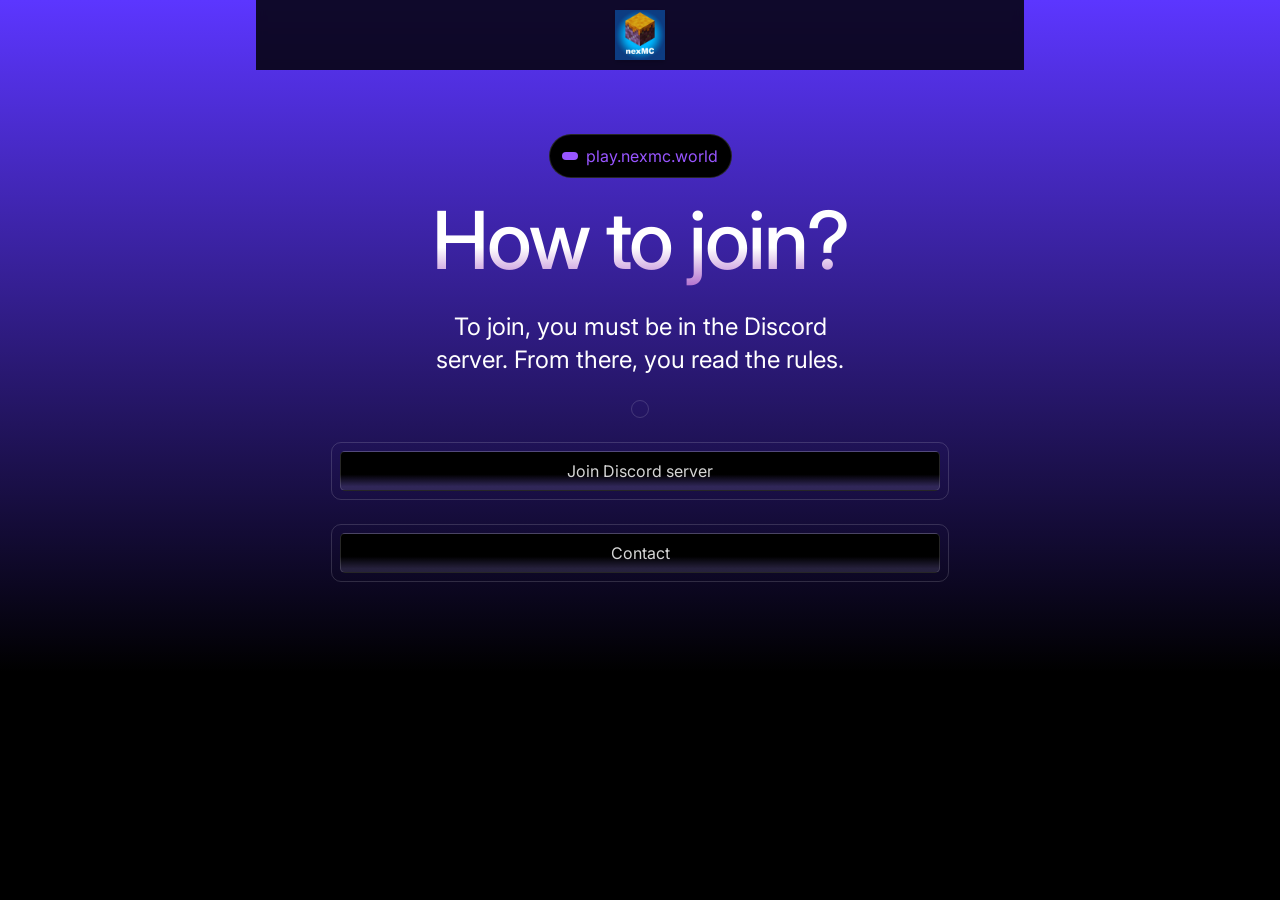
==== commit fd6200e7: "Automated unzip of Webstudio build" ====
--- a/join/index.html
+++ b/join/index.html
@@ -1,4 +1,4 @@
-<!DOCTYPE html><html lang="en" data-ws-project="74fcfd9f-5309-4192-97a0-3794231dae35" data-ws-version="200" data-ws-last-published="2026-10-14T21:45:28.630Z"><head><link rel="stylesheet" type="text/css" href="/assets/static/app_generated_index-6937cd5a.DQkRaYs3.css"><meta charSet="UTF-8"/><meta name="viewport" content="width=device-width,initial-scale=1"/><link rel="icon" href="/assets/logo_r1qaJQiri6sK3rPyq-Sar.svg"/><link rel="preload" href="/assets/Group_1_3Lze2enBpFNP3rVOtd0Yp.svg" as="image"/><meta property="og:url" content="https://url/join"/><meta property="og:title" content="Boost your rankings with AI."/><meta property="og:type" content="website"/><meta name="description" content="Elevate your site’s visibility effortlessly with AI, where smart technology meets user-friendly SEO tools."/><meta property="og:description" content="Elevate your site’s visibility effortlessly with AI, where smart technology meets user-friendly SEO tools."/><title>Boost your rankings with AI.</title></head><body class="w-body"><div class="w-box"><div style="display:contents"><div style="display:contents"><div class="w-html-embed"><style>
+<!DOCTYPE html><html lang="en" data-ws-project="74fcfd9f-5309-4192-97a0-3794231dae35" data-ws-version="277" data-ws-last-published="2026-10-14T22:32:15.851Z"><head><link rel="stylesheet" type="text/css" href="/assets/static/app_generated_index-6937cd5a.BBHXZqXX.css"><meta charSet="UTF-8"/><meta name="viewport" content="width=device-width,initial-scale=1"/><link rel="icon" href="/assets/logo_r1qaJQiri6sK3rPyq-Sar.svg"/><link rel="preload" href="/assets/Group_1_3Lze2enBpFNP3rVOtd0Yp.svg" as="image"/><meta property="og:url" content="https://url/join"/><meta property="og:title" content="nexMC - Join"/><meta property="og:type" content="website"/><meta name="description" content="nexMC - Join"/><meta property="og:description" content="nexMC - Join"/><meta property="og:image" content="/assets/nexMC-month2_zY9_J6u-UCedmGTaYLOWj.jpg"/><meta property="twitter:card" content="summary_large_image"/><title>nexMC - Join</title></head><body class="w-body"><div class="w-box"><div style="display:contents"><div style="display:contents"><div class="w-html-embed"><style>
   /* So we don't need to add a token to every paragraph to remove margin. */
   p {
     margin: 0;
@@ -45,4 +45,4 @@
 @keyframes expandUp{from{height:var(--newHeight)}
 to{height:0}}[data-ani='expand'],[data-ani='expand'][data-state='open'],[data-ani='expand'].in{--newHeight:var(--custom-height,var(--radix-accordion-content-height,var(--radix-collapsible-content-height,100%)));overflow:hidden;opacity:1}[data-ani-children][data-ani='expand']>.in,[data-ani='expand']:where(.in:not([data-state]),[data-state$='open'],[data-state='active']){animation:expandDown var(--ani-duration)var(--ani-easing)}[data-ani-children][data-ani='expand']>.out,[data-ani='expand']:where(.out:not([data-state]),[data-state='closed'],[data-state='inactive']){animation:expandUp var(--ani-duration)var(--ani-easing)}
 @media(prefers-reduced-motion:reduce){[data-ani]:not([data-ani-children]),[data-ani-progress]:not([data-ani-children]),[data-ani-children]>*{opacity:1;transform:none;animation:none;rotate:none;scale:none;translate:none}}
-</style></div><header class="w-box c1357293 c9jnjeu czr2pxy c155uc7w cry9bxc c1lxiyww c1qyy4dh ct02u4h c1z0l37u c1ml0hr7 c1fd0kk1 c11gzs80 c1sche0c c1l2989r cjqo3r0 c1cvcmzo c3xzas1 c1n6cdq4 c1a5jpyh c18j5d8w c1fysxfs"><img class="w-image ce2t2xo c1l0vha7 csyy8v5 c1bc2i7x c17r8x7j c1vh8w5x c1hj7l1r" alt="" sizes="(min-width: 1280px) 50vw, 100vw" srcSet="/assets/nexMC-month2_zY9_J6u-UCedmGTaYLOWj.jpg 384w, /assets/nexMC-month2_zY9_J6u-UCedmGTaYLOWj.jpg 640w, /assets/nexMC-month2_zY9_J6u-UCedmGTaYLOWj.jpg 750w, /assets/nexMC-month2_zY9_J6u-UCedmGTaYLOWj.jpg 828w, /assets/nexMC-month2_zY9_J6u-UCedmGTaYLOWj.jpg 1080w, /assets/nexMC-month2_zY9_J6u-UCedmGTaYLOWj.jpg 1200w, /assets/nexMC-month2_zY9_J6u-UCedmGTaYLOWj.jpg 1920w, /assets/nexMC-month2_zY9_J6u-UCedmGTaYLOWj.jpg 2048w, /assets/nexMC-month2_zY9_J6u-UCedmGTaYLOWj.jpg 3840w" src="/assets/nexMC-month2_zY9_J6u-UCedmGTaYLOWj.jpg" decoding="async" loading="lazy"/><div class="w-box czr2pxy copqmak ct8c5y2 c10zkoym cignq8x cavd3zn c1tbut6b c1tzxl2z c16n19h8 cwqojdn c7klx50 c1qrxaqp cjkeggx c8pi8fa cow6lkx c1oxjrsz csud216 c1xiy5b1 cq7d8me c1ycnvnd"><div style="display:contents"><div style="display:contents"></div></div><nav aria-label="main" class="w-box c1mcu1jn cry9bxc c1qyy4dh ct02u4h c1lfjoq7 cgtnddv c1le23sj c40yjke c1kzn7na c17q2jvf ct49a6u c102r6kr c4sllhu clmbo8f cc3dq2t"><div style="display:contents"><div style="display:contents"><nav aria-label="Main" data-orientation="horizontal" dir="ltr" class="w-navigation-menu c1cqu2xh cry9bxc cvblku1 c1xuq60h c1p217py c193ydh7 crglsme c14ip164 c1bkqfhr c1qyy4dh ct02u4h cg3x2w7 c13ldpkq c1gw84sn cjq768y c1le23sj c40yjke c1kzn7na c17q2jvf"><div class="w-element c1ei7iod c1qom380 cl1z8f7">nexMC</div></nav></div></div></nav><div class="w-box cry9bxc c1qyy4dh ct02u4h cn6056e c1117wcl"><div style="display:contents"><div style="display:contents"><button type="button" aria-label="Open mobile menu" class="w-button c1umvwl9 ccfzz03 cub2gss cgcvr98 c1xjllne c135vpv5 cwvpjlf c1qyy4dh ct02u4h c1md20bl c1e892th c1qom380 cnf3mc6 cbm6zv4 ce8zlua c1mcu1jn c1d7r856 cd3iwfe c1yhcvvf cwc6hbl c11r52nx c1xty5yn c1g1x4wk cy8zwmn c9x99qz cl60rel czukzo6 c1muywj1 c891fy0 c1k6tqmo c1bxqinn ckrlbpk c1oxjrsz csud216 c1xiy5b1 cq7d8me c149s0mc c1ycnvnd" aria-haspopup="dialog" aria-expanded="false" aria-controls="radix-:R3mm:" data-state="closed"><div class="w-html-embed"><svg xmlns="http://www.w3.org/2000/svg" viewBox="0 0 22 22" fill="currentColor" width="100%" height="100%" style="display: block;"><path fill-rule="evenodd" d="M2 5.998a.75.75 0 0 1 .75-.75h16.5a.75.75 0 0 1 0 1.5H2.75a.75.75 0 0 1-.75-.75Zm0 5.5a.75.75 0 0 1 .75-.75h16.5a.75.75 0 0 1 0 1.5H2.75a.75.75 0 0 1-.75-.75Zm0 5.5a.75.75 0 0 1 .75-.75h16.5a.75.75 0 0 1 0 1.5H2.75a.75.75 0 0 1-.75-.75Z" clip-rule="evenodd"/></svg></div></button></div></div></div><a aria-current="page" class="w-link c1umvwl9 c13b531o c1my01bv c14z1eqr c1ktl1y1 cr8yqfm c1ufwdzl c5blvcv cml0h3f c135vpv5 csru8nn c1qyy4dh ct02u4h c1md20bl c1e892th c1qom380 cnf3mc6 cbm6zv4 ce8zlua c1mcu1jn c1d7r856 cd3iwfe c1yhcvvf cwc6hbl c11r52nx czr2pxy c3pidkv c1kol985 cy8zwmn cl60rel czukzo6 c1muywj1 active" href="/join">Join</a></div></header></div></div><main class="w-box"><section class="w-box ch3bbj5 c1mzb2kd c12qwr0y c1cozyp5 crv1a4t cbrrmm8 cuo9dm5 c5egcmi cie9ffo cxz9xjl c1dz3al c1cl2zap c8qdjaz c1uc2zh c1l8rbde cq8dnu3 cth1c7d"><div class="w-box c1357293 c9jnjeu czr2pxy c155uc7w cry9bxc c1lfjoq7 c1778y6x c1wt8a7g ceu66s9 c12ae6v5 c1fd0kk1 c11gzs80"><div class="w-box cry9bxc c1lfjoq7 ct8c5y2 c10zkoym c1qyy4dh c1wt8a7g"><a class="w-link ceaxqcs csru8nn c1e9wxra c1c9nyn co9inq6 c18nx7en c13zjl4p c1md20bl c1e892th c1qyy4dh ct02u4h cxk6kow conc6us c108v1a0 c81fpui c1fce3gj c1nj04wn c1nitjp7 c195lvp6 c1hr6a6t c12sm2j2 c135vpv5 c1wayd1n cl60rel czukzo6 cho8smv" href="#"><div class="w-text cl7jefz c341xsy c11dowh9 c1nj04wn c1nitjp7 c195lvp6 c1hr6a6t c7vx2dq c1mgacbo cff1ay0 c14z73t1 c1hyd7qt c1clnlkm ckmcr2z"></div><div class="w-text">play.nexmc.world</div></a><h1 class="w-heading c11nr3ex cy1haag c32myit cwrra4i c4rpps8 c1d23h5a cnu4kgu c1yb3n9o cbrrmm8 cuo9dm5 c40zsbj c13cx24t c1my01bv c8itdy4 c74kosi c1qom380 c1357293 c9jnjeu c1dhz37v c1xzir7e">How to join?</h1><p class="w-paragraph c16xpvrq c1qom380 c3fmn7t c1357293 c9jnjeu c1b1clqm c1dhz37v">To join, you must be in the Discord server. From there, you read the rules.</p><div class="w-box c76ugon c1va7jp0 c18xibj9 ccn5ruk c5ehae6 cax3zcx c1le23sj c40yjke c1kzn7na c17q2jvf csugexd cciu1th co2lzyj cghs7z1 c18xchlu ckqzz7r"></div><div class="w-box c76ugon c1va7jp0 c18xibj9 ccn5ruk c5ehae6 cax3zcx c1le23sj c40yjke c1kzn7na c17q2jvf csugexd cciu1th co2lzyj cghs7z1 c18xchlu ckqzz7r"><a href="https://discord.gg/e7Mf8mHB9P" class="w-link clyj8v9 c13b531o c1my01bv c14z1eqr c1ktl1y1 cr8yqfm c1ufwdzl c5blvcv cml0h3f c135vpv5 csru8nn c1qyy4dh ct02u4h c1md20bl c1e892th c1qom380 c1fpfgy7 cdcs8wy c1m1praz c1mcu1jn c1d7r856 cd3iwfe c1yhcvvf cwc6hbl c11r52nx cxc2oyt cyj2nmw cy8zwmn cl60rel czukzo6 c1qvfg2v c1170qfo">Join Discord server</a></div><div class="w-box c76ugon c1va7jp0 c18xibj9 ccn5ruk c5ehae6 cax3zcx c1le23sj c40yjke c1kzn7na c17q2jvf csugexd cciu1th co2lzyj cghs7z1 c18xchlu ckqzz7r"><a href="https://discord.com/users/643121715395952700" class="w-link clyj8v9 c13b531o c1my01bv c14z1eqr c1ktl1y1 cr8yqfm c1ufwdzl c5blvcv cml0h3f c135vpv5 csru8nn c1qyy4dh ct02u4h c1md20bl c1e892th c1qom380 c1fpfgy7 cdcs8wy c1m1praz c1mcu1jn c1d7r856 cd3iwfe c1yhcvvf cwc6hbl c11r52nx cxc2oyt cyj2nmw cy8zwmn cl60rel czukzo6 c1qvfg2v c1170qfo">Contact</a></div></div></div></section></main></div><script id="vike_pageContext" type="application/json">{"pageId":"\/pages\/join","routeParams":{},"data":{"url":"https:\/\/url\/join","system":{"params":{},"search":{},"origin":"https:\/\/url","pathname":"\/join"},"resources":{},"pageMeta":{"title":"Boost your rankings with AI.","description":"Elevate your site’s visibility effortlessly with AI, where smart technology meets user-friendly SEO tools.","excludePageFromSearch":false,"language":"!undefined","socialImageAssetName":"!undefined","socialImageUrl":"!undefined","status":"!undefined","redirect":"!undefined","content":"!undefined","custom":[]}}}</script><script id="vike_globalContext" type="application/json">{}</script><script src="/assets/entries/entry-server-routing.BzdSqyIl.js" type="module" async></script><link rel="modulepreload" href="/assets/entries/pages_join.DWEzSukg.js" as="script" type="text/javascript"><link rel="modulepreload" href="/assets/chunks/chunk-C2Futx2x.js" as="script" type="text/javascript"></body></html>+</style></div><header class="w-box c1357293 c9jnjeu cb8wrkq c155uc7w cry9bxc c1lxiyww c1qyy4dh ct02u4h c1z0l37u c1ml0hr7 c1fd0kk1 c11gzs80 c1sche0c c1l2989r cjqo3r0 c1cvcmzo c3xzas1 c1n6cdq4 c1a5jpyh c18j5d8w c1fysxfs c57y1nl"><a class="w-element cir85gx" href="/"><img id="" class="w-image ce2t2xo c1l0vha7 csyy8v5 c1bc2i7x c17r8x7j c1vh8w5x c1hj7l1r" alt="" width="1024" height="1024" sizes="100vw" srcSet="/assets/nexMC-month2_zY9_J6u-UCedmGTaYLOWj.jpg 16w, /assets/nexMC-month2_zY9_J6u-UCedmGTaYLOWj.jpg 32w, /assets/nexMC-month2_zY9_J6u-UCedmGTaYLOWj.jpg 48w, /assets/nexMC-month2_zY9_J6u-UCedmGTaYLOWj.jpg 64w, /assets/nexMC-month2_zY9_J6u-UCedmGTaYLOWj.jpg 96w, /assets/nexMC-month2_zY9_J6u-UCedmGTaYLOWj.jpg 128w, /assets/nexMC-month2_zY9_J6u-UCedmGTaYLOWj.jpg 256w, /assets/nexMC-month2_zY9_J6u-UCedmGTaYLOWj.jpg 384w, /assets/nexMC-month2_zY9_J6u-UCedmGTaYLOWj.jpg 640w, /assets/nexMC-month2_zY9_J6u-UCedmGTaYLOWj.jpg 750w, /assets/nexMC-month2_zY9_J6u-UCedmGTaYLOWj.jpg 828w, /assets/nexMC-month2_zY9_J6u-UCedmGTaYLOWj.jpg 1080w, /assets/nexMC-month2_zY9_J6u-UCedmGTaYLOWj.jpg 1200w, /assets/nexMC-month2_zY9_J6u-UCedmGTaYLOWj.jpg 1920w, /assets/nexMC-month2_zY9_J6u-UCedmGTaYLOWj.jpg 2048w" src="/assets/nexMC-month2_zY9_J6u-UCedmGTaYLOWj.jpg" decoding="async" loading="lazy"/></a></header></div></div><main class="w-box"><section class="w-box ch3bbj5 c1mzb2kd c1mmvqgx c1cozyp5 crv1a4t cbrrmm8 cuo9dm5 c5egcmi cie9ffo cxz9xjl c1dz3al c1cl2zap c8qdjaz c1uc2zh c1l8rbde cq8dnu3 cth1c7d"><div class="w-box c1357293 c9jnjeu czr2pxy c155uc7w cry9bxc c1lfjoq7 c1778y6x c1wt8a7g ceu66s9 c12ae6v5 c1fd0kk1 c11gzs80"><div class="w-box cry9bxc c1lfjoq7 ct8c5y2 c10zkoym c1qyy4dh c1wt8a7g"><a class="w-link ceaxqcs csru8nn c1e9wxra c1c9nyn co9inq6 c18nx7en c13zjl4p c1md20bl c1e892th c1qyy4dh ct02u4h cxk6kow conc6us c108v1a0 c81fpui c1fce3gj c1nj04wn c1nitjp7 c195lvp6 c1hr6a6t c12sm2j2 c135vpv5 c1wayd1n cl60rel czukzo6 cho8smv" href="#"><div class="w-text cl7jefz c341xsy c11dowh9 c1nj04wn c1nitjp7 c195lvp6 c1hr6a6t c7vx2dq c1mgacbo cff1ay0 c14z73t1 c1hyd7qt c1clnlkm ckmcr2z"></div><div class="w-text">play.nexmc.world</div></a><h1 class="w-heading c11nr3ex cy1haag c32myit cwrra4i c4rpps8 c1d23h5a cnu4kgu c1yb3n9o cbrrmm8 cuo9dm5 c40zsbj c13cx24t c1my01bv c8itdy4 c74kosi c1qom380 c1357293 c9jnjeu c1dhz37v c1xzir7e">How to join?</h1><p class="w-paragraph c16xpvrq c1qom380 c3fmn7t c1357293 c9jnjeu c1b1clqm c1dhz37v">To join, you must be in the Discord server. From there, you read the rules.</p><div class="w-box c76ugon c1va7jp0 c18xibj9 ccn5ruk c5ehae6 cax3zcx c1le23sj c40yjke c1kzn7na c17q2jvf csugexd cciu1th co2lzyj cghs7z1 c18xchlu ckqzz7r"></div><div class="w-box c76ugon c1va7jp0 c18xibj9 ccn5ruk c5ehae6 cax3zcx c1le23sj c40yjke c1kzn7na c17q2jvf csugexd cciu1th co2lzyj cghs7z1 c18xchlu ckqzz7r"><a href="https://discord.gg/e7Mf8mHB9P" class="w-link clyj8v9 c13b531o c1my01bv c14z1eqr c1ktl1y1 cr8yqfm c1ufwdzl c5blvcv cml0h3f c135vpv5 csru8nn c1qyy4dh ct02u4h c1md20bl c1e892th c1qom380 c1fpfgy7 cdcs8wy c1m1praz c1mcu1jn c1d7r856 cd3iwfe c1yhcvvf cwc6hbl c11r52nx cxc2oyt cyj2nmw cy8zwmn cl60rel czukzo6 c1qvfg2v c1170qfo">Join Discord server</a></div><div class="w-box c76ugon c1va7jp0 c18xibj9 ccn5ruk c5ehae6 cax3zcx c1le23sj c40yjke c1kzn7na c17q2jvf csugexd cciu1th co2lzyj cghs7z1 c18xchlu ckqzz7r"><a href="https://discord.com/users/643121715395952700" class="w-link clyj8v9 c13b531o c1my01bv c14z1eqr c1ktl1y1 cr8yqfm c1ufwdzl c5blvcv cml0h3f c135vpv5 csru8nn c1qyy4dh ct02u4h c1md20bl c1e892th c1qom380 c1fpfgy7 cdcs8wy c1m1praz c1mcu1jn c1d7r856 cd3iwfe c1yhcvvf cwc6hbl c11r52nx cxc2oyt cyj2nmw cy8zwmn cl60rel czukzo6 c1qvfg2v c1170qfo">Contact</a></div></div></div></section></main></div><script id="vike_pageContext" type="application/json">{"pageId":"\/pages\/join","routeParams":{},"data":{"url":"https:\/\/url\/join","system":{"params":{},"search":{},"origin":"https:\/\/url","pathname":"\/join"},"resources":{},"pageMeta":{"title":"nexMC - Join","description":"nexMC - Join","excludePageFromSearch":false,"language":"!undefined","socialImageAssetName":"nexMC-month2_zY9_J6u-UCedmGTaYLOWj.jpg","socialImageUrl":"!undefined","status":"!undefined","redirect":"!undefined","content":"!undefined","custom":[]}}}</script><script id="vike_globalContext" type="application/json">{}</script><script src="/assets/entries/entry-server-routing.CCDqnRON.js" type="module" async></script><link rel="modulepreload" href="/assets/entries/pages_join.U1BnT3go.js" as="script" type="text/javascript"><link rel="modulepreload" href="/assets/chunks/chunk-CFq90Tp2.js" as="script" type="text/javascript"><link rel="modulepreload" href="/assets/chunks/chunk-Azu5FXME.js" as="script" type="text/javascript"></body></html>
--- a/assets/static/app_generated_index-6937cd5a.BBHXZqXX.css
+++ b/assets/static/app_generated_index-6937cd5a.BBHXZqXX.css
@@ -0,0 +1 @@
+@font-face{font-family:Inter;font-style:normal;font-weight:100 900;font-display:swap;src:url(/assets/Inter-VariableFont_opsz_wght_5pWJ31-T_iPEwHdXmYt6P.ttf) format("truetype")}@layer presets{:root{display:grid;min-height:100%;grid-template-rows:auto;grid-template-columns:1fr;font-family:Arial,Roboto,sans-serif;font-size:16px;line-height:1.2;white-space:pre-wrap;white-space-collapse:preserve}a.w-element{box-sizing:border-box}b.w-element{font-weight:700;box-sizing:border-box}body.w-body{box-sizing:border-box;-webkit-font-smoothing:antialiased;-moz-osx-font-smoothing:grayscale;margin:0}div.w-box{box-sizing:border-box}header.w-box{box-sizing:border-box}main.w-box{box-sizing:border-box}section.w-box{box-sizing:border-box}div.w-html-embed{display:contents;white-space:normal;white-space-collapse:collapse}h1.w-heading,p.w-paragraph{box-sizing:border-box}img.w-image{box-sizing:border-box;max-width:100%;display:block;height:auto}a.w-link{box-sizing:border-box;display:inline-block}div.w-text{box-sizing:border-box;min-height:1em}}@media all{:root{--font-lineheight-00: .95;--font-lineheight-0: 1.1;--font-lineheight-1: 1.25;--font-lineheight-2: 1.375;--font-lineheight-3: 1.5;--font-lineheight-4: 1.75;--font-lineheight-5: 2;--font-letterspacing-0: -2px;--font-letterspacing-1: .025em;--font-letterspacing-2: .05em;--font-letterspacing-3: .075em;--font-letterspacing-4: .15em;--font-letterspacing-5: .5em;--font-letterspacing-6: .75em;--font-letterspacing-7: 1em;--font-size-00: .5rem;--font-size-0: .75rem;--font-size-1: 1rem;--font-size-2: 1.1rem;--font-size-3: 1.25rem;--font-size-4: 1.5rem;--font-size-5: 2rem;--font-size-6: 2.5rem;--font-size-7: 3rem;--font-size-8: 3.5rem;--font-size-fluid-0: clamp(.85rem,2vw,1.125rem);--font-size-fluid-1: clamp(1.25rem,4vw,1.5rem);--font-size-fluid-2: clamp(1.5rem,6vw,2.5rem);--font-size-fluid-3: clamp(2rem,9vw,5rem);--size-000: -.5rem;--size-00: -.25rem;--size-1: .25rem;--size-2: .5rem;--size-3: 1rem;--size-4: 1.25rem;--size-5: 1.5rem;--size-6: 1.75rem;--size-7: 2rem;--size-8: 3rem;--size-9: 4rem;--size-10: 5rem;--size-11: 7.5rem;--size-12: 10rem;--size-13: 15rem;--size-14: 20rem;--size-15: 30rem;--size-px-000: -8px;--size-px-00: -4px;--size-px-1: 4px;--size-px-2: 8px;--size-px-3: 16px;--size-px-4: 20px;--size-px-5: 24px;--size-px-6: 28px;--size-px-7: 32px;--size-px-8: 48px;--size-px-9: 64px;--size-px-10: 80px;--size-px-11: 120px;--size-px-12: 160px;--size-px-13: 240px;--size-px-14: 320px;--size-px-15: 480px;--size-fluid-1: clamp(.5rem,1vw,1rem);--size-fluid-2: clamp(1rem,2vw,1.5rem);--size-fluid-3: clamp(1.5rem,3vw,2rem);--size-fluid-4: clamp(2rem,4vw,3rem);--size-fluid-5: clamp(4rem,5vw,5rem);--size-fluid-6: clamp(5rem,7vw,7.5rem);--size-fluid-7: clamp(7.5rem,10vw,10rem);--size-fluid-8: clamp(10rem,20vw,15rem);--size-fluid-9: clamp(15rem,30vw,20rem);--size-fluid-10: clamp(20rem,40vw,30rem);--size-content-1: 20ch;--size-content-2: 45ch;--size-content-3: 60ch;--size-header-1: 20ch;--size-header-2: 25ch;--size-header-3: 35ch;--size-xxs: 240px;--size-xs: 360px;--size-sm: 480px;--size-md: 768px;--size-lg: 1100px;--size-xl: 1440px;--size-xxl: 1920px;--size-relative-000: -.5ch;--size-relative-00: -.25ch;--size-relative-1: .25ch;--size-relative-2: .5ch;--size-relative-3: 1ch;--size-relative-4: 1.25ch;--size-relative-5: 1.5ch;--size-relative-6: 1.75ch;--size-relative-7: 2ch;--size-relative-8: 3ch;--size-relative-9: 4ch;--size-relative-10: 5ch;--size-relative-11: 7.5ch;--size-relative-12: 10ch;--size-relative-13: 15ch;--size-relative-14: 20ch;--size-relative-15: 30ch;--ease-1: cubic-bezier(.25,0,.5,1);--ease-2: cubic-bezier(.25,0,.4,1);--ease-3: cubic-bezier(.25,0,.3,1);--ease-4: cubic-bezier(.25,0,.2,1);--ease-5: cubic-bezier(.25,0,.1,1);--ease-in-1: cubic-bezier(.25,0,1,1);--ease-in-2: cubic-bezier(.5,0,1,1);--ease-in-3: cubic-bezier(.7,0,1,1);--ease-in-4: cubic-bezier(.9,0,1,1);--ease-in-5: cubic-bezier(1,0,1,1);--ease-out-1: cubic-bezier(0,0,.75,1);--ease-out-2: cubic-bezier(0,0,.5,1);--ease-out-3: cubic-bezier(0,0,.3,1);--ease-out-4: cubic-bezier(0,0,.1,1);--ease-out-5: cubic-bezier(0,0,0,1);--ease-in-out-1: cubic-bezier(.1,0,.9,1);--ease-in-out-2: cubic-bezier(.3,0,.7,1);--ease-in-out-3: cubic-bezier(.5,0,.5,1);--ease-in-out-4: cubic-bezier(.7,0,.3,1);--ease-in-out-5: cubic-bezier(.9,0,.1,1);--ease-elastic-out-1: cubic-bezier(.5,.75,.75,1.25);--ease-elastic-out-2: cubic-bezier(.5,1,.75,1.25);--ease-elastic-out-3: cubic-bezier(.5,1.25,.75,1.25);--ease-elastic-out-4: cubic-bezier(.5,1.5,.75,1.25);--ease-elastic-out-5: cubic-bezier(.5,1.75,.75,1.25);--ease-elastic-in-1: cubic-bezier(.5,-.25,.75,1);--ease-elastic-in-2: cubic-bezier(.5,-.5,.75,1);--ease-elastic-in-3: cubic-bezier(.5,-.75,.75,1);--ease-elastic-in-4: cubic-bezier(.5,-1,.75,1);--ease-elastic-in-5: cubic-bezier(.5,-1.25,.75,1);--ease-elastic-in-out-1: cubic-bezier(.5,-.1,.1,1.5);--ease-elastic-in-out-2: cubic-bezier(.5,-.3,.1,1.5);--ease-elastic-in-out-3: cubic-bezier(.5,-.5,.1,1.5);--ease-elastic-in-out-4: cubic-bezier(.5,-.7,.1,1.5);--ease-elastic-in-out-5: cubic-bezier(.5,-.9,.1,1.5);--ease-step-1: steps(2);--ease-step-2: steps(3);--ease-step-3: steps(4);--ease-step-4: steps(7);--ease-step-5: steps(10);--ease-elastic-1: var(--ease-elastic-out-1);--ease-elastic-2: var(--ease-elastic-out-2);--ease-elastic-3: var(--ease-elastic-out-3);--ease-elastic-4: var(--ease-elastic-out-4);--ease-elastic-5: var(--ease-elastic-out-5);--ease-squish-1: var(--ease-elastic-in-out-1);--ease-squish-2: var(--ease-elastic-in-out-2);--ease-squish-3: var(--ease-elastic-in-out-3);--ease-squish-4: var(--ease-elastic-in-out-4);--ease-squish-5: var(--ease-elastic-in-out-5);--ease-spring-1: linear(0,.006,.025 2.8%,.101 6.1%,.539 18.9%,.721 25.3%,.849 31.5%,.937 38.1%,.968 41.8%,.991 45.7%,1.006 50.1%,1.015 55%,1.017 63.9%,1.001);--ease-spring-2: linear(0,.007,.029 2.2%,.118 4.7%,.625 14.4%,.826 19%,.902,.962,1.008 26.1%,1.041 28.7%,1.064 32.1%,1.07 36%,1.061 40.5%,1.015 53.4%,.999 61.6%,.995 71.2%,1);--ease-spring-3: linear(0,.009,.035 2.1%,.141 4.4%,.723 12.9%,.938 16.7%,1.017,1.077,1.121,1.149 24.3%,1.159,1.163,1.161,1.154 29.9%,1.129 32.8%,1.051 39.6%,1.017 43.1%,.991,.977 51%,.974 53.8%,.975 57.1%,.997 69.8%,1.003 76.9%,1);--ease-spring-4: linear(0,.009,.037 1.7%,.153 3.6%,.776 10.3%,1.001,1.142 16%,1.185,1.209 19%,1.215 19.9% 20.8%,1.199,1.165 25%,1.056 30.3%,1.008 33%,.973,.955 39.2%,.953 41.1%,.957 43.3%,.998 53.3%,1.009 59.1% 63.7%,.998 78.9%,1);--ease-spring-5: linear(0,.01,.04 1.6%,.161 3.3%,.816 9.4%,1.046,1.189 14.4%,1.231,1.254 17%,1.259,1.257 18.6%,1.236,1.194 22.3%,1.057 27%,.999 29.4%,.955 32.1%,.942,.935 34.9%,.933,.939 38.4%,1 47.3%,1.011,1.017 52.6%,1.016 56.4%,1 65.2%,.996 70.2%,1.001 87.2%,1);--ease-bounce-1: linear(0,.004,.016,.035,.063,.098,.141,.191,.25,.316,.391 36.8%,.563,.766,1 58.8%,.946,.908 69.1%,.895,.885,.879,.878,.879,.885,.895,.908 89.7%,.946,1);--ease-bounce-2: linear(0,.004,.016,.035,.063,.098,.141 15.1%,.25,.391,.562,.765,1,.892 45.2%,.849,.815,.788,.769,.757,.753,.757,.769,.788,.815,.85,.892 75.2%,1 80.2%,.973,.954,.943,.939,.943,.954,.973,1);--ease-bounce-3: linear(0,.004,.016,.035,.062,.098,.141 11.4%,.25,.39,.562,.764,1 30.3%,.847 34.8%,.787,.737,.699,.672,.655,.65,.656,.672,.699,.738,.787,.847 61.7%,1 66.2%,.946,.908,.885 74.2%,.879,.878,.879,.885 79.5%,.908,.946,1 87.4%,.981,.968,.96,.957,.96,.968,.981,1);--ease-bounce-4: linear(0,.004,.016 3%,.062,.141,.25,.391,.562 18.2%,1 24.3%,.81,.676 32.3%,.629,.595,.575,.568,.575,.595,.629,.676 48.2%,.811,1 56.2%,.918,.86,.825,.814,.825,.86,.918,1 77.2%,.94 80.6%,.925,.92,.925,.94 87.5%,1 90.9%,.974,.965,.974,1);--ease-bounce-5: linear(0,.004,.016 2.5%,.063,.141,.25 10.1%,.562,1 20.2%,.783,.627,.534 30.9%,.511,.503,.511,.534 38%,.627,.782,1 48.7%,.892,.815,.769 56.3%,.757,.753,.757,.769 61.3%,.815,.892,1 68.8%,.908 72.4%,.885,.878,.885,.908 79.4%,1 83%,.954 85.5%,.943,.939,.943,.954 90.5%,1 93%,.977,.97,.977,1);--layer-1: 1;--layer-2: 2;--layer-3: 3;--layer-4: 4;--layer-5: 5;--layer-important: 2147483647;--shadow-color: 220 3% 15%;--shadow-strength: 1%;--inner-shadow-highlight: inset 0-.5px 0 0#fff,inset 0 .5px 0 0 rgba(0,0,0,.067);--shadow-1: 0 1px 2px -1px hsl(var(--shadow-color)/calc(var(--shadow-strength) + 9%));--shadow-2: 0 3px 5px -2px hsl(var(--shadow-color)/calc(var(--shadow-strength) + 3%)),0 7px 14px -5px hsl(var(--shadow-color)/calc(var(--shadow-strength) + 5%));--shadow-3: 0 -1px 3px 0 hsl(var(--shadow-color)/calc(var(--shadow-strength) + 2%)),0 1px 2px -5px hsl(var(--shadow-color)/calc(var(--shadow-strength) + 2%)),0 2px 5px -5px hsl(var(--shadow-color)/calc(var(--shadow-strength) + 4%)),0 4px 12px -5px hsl(var(--shadow-color)/calc(var(--shadow-strength) + 5%)),0 12px 15px -5px hsl(var(--shadow-color)/calc(var(--shadow-strength) + 7%));--shadow-4: 0 -2px 5px 0 hsl(var(--shadow-color)/calc(var(--shadow-strength) + 2%)),0 1px 1px -2px hsl(var(--shadow-color)/calc(var(--shadow-strength) + 3%)),0 2px 2px -2px hsl(var(--shadow-color)/calc(var(--shadow-strength) + 3%)),0 5px 5px -2px hsl(var(--shadow-color)/calc(var(--shadow-strength) + 4%)),0 9px 9px -2px hsl(var(--shadow-color)/calc(var(--shadow-strength) + 5%)),0 16px 16px -2px hsl(var(--shadow-color)/calc(var(--shadow-strength) + 6%));--shadow-5: 0 -1px 2px 0 hsl(var(--shadow-color)/calc(var(--shadow-strength) + 2%)),0 2px 1px -2px hsl(var(--shadow-color)/calc(var(--shadow-strength) + 3%)),0 5px 5px -2px hsl(var(--shadow-color)/calc(var(--shadow-strength) + 3%)),0 10px 10px -2px hsl(var(--shadow-color)/calc(var(--shadow-strength) + 4%)),0 20px 20px -2px hsl(var(--shadow-color)/calc(var(--shadow-strength) + 5%)),0 40px 40px -2px hsl(var(--shadow-color)/calc(var(--shadow-strength) + 7%));--shadow-6: 0 -1px 2px 0 hsl(var(--shadow-color)/calc(var(--shadow-strength) + 2%)),0 3px 2px -2px hsl(var(--shadow-color)/calc(var(--shadow-strength) + 3%)),0 7px 5px -2px hsl(var(--shadow-color)/calc(var(--shadow-strength) + 3%)),0 12px 10px -2px hsl(var(--shadow-color)/calc(var(--shadow-strength) + 4%)),0 22px 18px -2px hsl(var(--shadow-color)/calc(var(--shadow-strength) + 5%)),0 41px 33px -2px hsl(var(--shadow-color)/calc(var(--shadow-strength) + 6%)),0 100px 80px -2px hsl(var(--shadow-color)/calc(var(--shadow-strength) + 7%));--inner-shadow-0: inset 0 0 0 1px hsl(var(--shadow-color)/calc(var(--shadow-strength) + 9%));--inner-shadow-1: inset 0 1px 2px 0 hsl(var(--shadow-color)/calc(var(--shadow-strength) + 9%)),var(--inner-shadow-highlight);--inner-shadow-2: inset 0 1px 4px 0 hsl(var(--shadow-color)/calc(var(--shadow-strength) + 9%)),var(--inner-shadow-highlight);--inner-shadow-3: inset 0 2px 8px 0 hsl(var(--shadow-color)/calc(var(--shadow-strength) + 9%)),var(--inner-shadow-highlight);--inner-shadow-4: inset 0 2px 14px 0 hsl(var(--shadow-color)/calc(var(--shadow-strength) + 9%)),var(--inner-shadow-highlight);--ratio-square: 1;--ratio-landscape: 4/3;--ratio-portrait: 3/4;--ratio-widescreen: 16/9;--ratio-ultrawide: 18/5;--ratio-golden: 1.618/1;--gray-0: rgb(255 255 255 / 1);--gray-1: unset;--gray-2: unset;--gray-3: rgb(217 217 217 / 1);--gray-4: unset;--gray-5: unset;--gray-6: unset;--gray-7: unset;--gray-8: unset;--gray-9: rgb(40 39 41 / 1);--gray-10: unset;--gray-11: unset;--gray-12: rgb(0 0 0 / 1);--stone-0: unset;--stone-1: unset;--stone-2: unset;--stone-3: unset;--stone-4: unset;--stone-5: unset;--stone-6: unset;--stone-7: unset;--stone-8: unset;--stone-9: unset;--stone-10: unset;--stone-11: unset;--stone-12: unset;--red-0: unset;--red-1: unset;--red-2: unset;--red-3: unset;--red-4: unset;--red-5: unset;--red-6: unset;--red-7: unset;--red-8: unset;--red-9: unset;--red-10: unset;--red-11: unset;--red-12: unset;--pink-0: unset;--pink-1: unset;--pink-2: unset;--pink-3: unset;--pink-4: unset;--pink-5: unset;--pink-6: unset;--pink-7: unset;--pink-8: unset;--pink-9: unset;--pink-10: unset;--pink-11: unset;--pink-12: unset;--purple-0: rgb(249 245 255 / 1);--purple-1: unset;--purple-2: unset;--purple-3: unset;--purple-4: unset;--purple-5: rgb(152 85 255 / 1);--purple-6: rgb(140 69 255 / 1);--purple-7: unset;--purple-8: rgb(101 59 148 / 1);--purple-9: unset;--purple-10: unset;--purple-11: rgb(42 25 60 / 1);--purple-12: rgb(2 1 3 / 1);--violet-0: unset;--violet-1: unset;--violet-2: unset;--violet-3: unset;--violet-4: unset;--violet-5: unset;--violet-6: unset;--violet-7: unset;--violet-8: unset;--violet-9: unset;--violet-10: unset;--violet-11: unset;--violet-12: unset;--indigo-0: unset;--indigo-1: unset;--indigo-2: unset;--indigo-3: unset;--indigo-4: unset;--indigo-5: unset;--indigo-6: unset;--indigo-7: unset;--indigo-8: unset;--indigo-9: unset;--indigo-10: unset;--indigo-11: unset;--indigo-12: unset;--blue-0: unset;--blue-1: unset;--blue-2: unset;--blue-3: unset;--blue-4: unset;--blue-5: unset;--blue-6: unset;--blue-7: unset;--blue-8: unset;--blue-9: unset;--blue-10: unset;--blue-11: unset;--blue-12: unset;--cyan-0: unset;--cyan-1: unset;--cyan-2: unset;--cyan-3: unset;--cyan-4: unset;--cyan-5: unset;--cyan-6: unset;--cyan-7: unset;--cyan-8: unset;--cyan-9: unset;--cyan-10: unset;--cyan-11: unset;--cyan-12: unset;--teal-0: unset;--teal-1: unset;--teal-2: unset;--teal-3: unset;--teal-4: unset;--teal-5: unset;--teal-6: unset;--teal-7: unset;--teal-8: unset;--teal-9: unset;--teal-10: unset;--teal-11: unset;--teal-12: unset;--green-0: unset;--green-1: unset;--green-2: unset;--green-3: unset;--green-4: unset;--green-5: unset;--green-6: unset;--green-7: unset;--green-8: unset;--green-9: unset;--green-10: unset;--green-11: unset;--green-12: unset;--lime-0: unset;--lime-1: unset;--lime-2: unset;--lime-3: unset;--lime-4: unset;--lime-5: unset;--lime-6: unset;--lime-7: unset;--lime-8: unset;--lime-9: unset;--lime-10: unset;--lime-11: unset;--lime-12: unset;--yellow-0: unset;--yellow-1: unset;--yellow-2: unset;--yellow-3: unset;--yellow-4: unset;--yellow-5: unset;--yellow-6: unset;--yellow-7: unset;--yellow-8: unset;--yellow-9: unset;--yellow-10: unset;--yellow-11: unset;--yellow-12: unset;--orange-0: unset;--orange-1: unset;--orange-2: unset;--orange-3: unset;--orange-4: unset;--orange-5: unset;--orange-6: unset;--orange-7: unset;--orange-8: unset;--orange-9: unset;--orange-10: unset;--orange-11: unset;--orange-12: unset;--choco-0: unset;--choco-1: unset;--choco-2: unset;--choco-3: unset;--choco-4: unset;--choco-5: unset;--choco-6: unset;--choco-7: unset;--choco-8: unset;--choco-9: unset;--choco-10: unset;--choco-11: unset;--choco-12: unset;--brown-0: unset;--brown-1: unset;--brown-2: unset;--brown-3: unset;--brown-4: unset;--brown-5: unset;--brown-6: unset;--brown-7: unset;--brown-8: unset;--brown-9: unset;--brown-10: unset;--brown-11: unset;--brown-12: unset;--sand-0: unset;--sand-1: unset;--sand-2: unset;--sand-3: unset;--sand-4: unset;--sand-5: unset;--sand-6: unset;--sand-7: unset;--sand-8: unset;--sand-9: unset;--sand-10: unset;--sand-11: unset;--sand-12: unset;--camo-0: unset;--camo-1: unset;--camo-2: unset;--camo-3: unset;--camo-4: unset;--camo-5: unset;--camo-6: unset;--camo-7: unset;--camo-8: unset;--camo-9: unset;--camo-10: unset;--camo-11: unset;--camo-12: unset;--jungle-0: unset;--jungle-1: unset;--jungle-2: unset;--jungle-3: unset;--jungle-4: unset;--jungle-5: unset;--jungle-6: unset;--jungle-7: unset;--jungle-8: unset;--jungle-9: unset;--jungle-10: unset;--jungle-11: unset;--jungle-12: unset;--gradient-1: linear-gradient(270deg,#0D0718 0%,rgba(15,8,27,0));--gradient-2: linear-gradient(180deg,#FFFFFF 54.17%,#B372CF 100%);--gradient-3: linear-gradient(180deg,rgba(0,0,0,0));--gradient-4: linear-gradient(180deg,transparent 0%,#371866 100%);--gradient-5: linear-gradient(179.77deg,rgba(3,1,6,0));--gradient-6: linear-gradient(107.08deg,#190D2E .54%,#020103 99.46%);--gradient-7: radial-gradient(circle,#56299D 0%,#020103 100%);--gradient-8: linear-gradient(180deg,#010002 0%,#361764 100%);--gradient-9: linear-gradient(180deg,#000000 29%,rgba(0,0,0,0));--gradient-10: linear-gradient(180.17deg,rgba(2,1,3,0));--gradient-11: linear-gradient(180deg,#000000 0%,#371866 100%);--gradient-12: unset;--gradient-13: unset;--gradient-14: unset;--gradient-15: unset;--gradient-16: unset;--gradient-17: unset;--gradient-18: unset;--gradient-19: unset;--gradient-20: unset;--gradient-21: unset;--gradient-22: unset;--gradient-23: unset;--gradient-24: unset;--gradient-25: unset;--gradient-26: unset;--gradient-27: unset;--gradient-28: unset;--gradient-29: unset;--gradient-30: unset;--noise-1: url("data:image/svg+xml;charset=utf-8,%3Csvg viewBox='0 0 200 200' xmlns='http://www.w3.org/2000/svg'%3E%3Cfilter id='a'%3E%3CfeTurbulence type='fractalNoise' baseFrequency='.005' numOctaves='2' stitchTiles='stitch'/%3E%3C/filter%3E%3Crect width='100%25' height='100%25' filter='url(%23a)'/%3E%3C/svg%3E");--noise-2: url("data:image/svg+xml;charset=utf-8,%3Csvg viewBox='0 0 300 300' xmlns='http://www.w3.org/2000/svg'%3E%3Cfilter id='a'%3E%3CfeTurbulence type='fractalNoise' baseFrequency='.05' stitchTiles='stitch'/%3E%3C/filter%3E%3Crect width='100%25' height='100%25' filter='url(%23a)'/%3E%3C/svg%3E");--noise-3: url("data:image/svg+xml;charset=utf-8,%3Csvg viewBox='0 0 1024 1024' xmlns='http://www.w3.org/2000/svg'%3E%3Cfilter id='a'%3E%3CfeTurbulence type='fractalNoise' baseFrequency='.25' stitchTiles='stitch'/%3E%3C/filter%3E%3Crect width='100%25' height='100%25' filter='url(%23a)'/%3E%3C/svg%3E");--noise-4: url("data:image/svg+xml;charset=utf-8,%3Csvg viewBox='0 0 2056 2056' xmlns='http://www.w3.org/2000/svg'%3E%3Cfilter id='a'%3E%3CfeTurbulence type='fractalNoise' baseFrequency='.5' stitchTiles='stitch'/%3E%3C/filter%3E%3Crect width='100%25' height='100%25' filter='url(%23a)'/%3E%3C/svg%3E");--noise-5: url("data:image/svg+xml;charset=utf-8,%3Csvg viewBox='0 0 2056 2056' xmlns='http://www.w3.org/2000/svg'%3E%3Cfilter id='a'%3E%3CfeTurbulence type='fractalNoise' baseFrequency='.75' stitchTiles='stitch'/%3E%3C/filter%3E%3Crect width='100%25' height='100%25' filter='url(%23a)'/%3E%3C/svg%3E");--noise-filter-1: contrast(300%) brightness(100%);--noise-filter-2: contrast(200%) brightness(150%);--noise-filter-3: contrast(200%) brightness(250%);--noise-filter-4: contrast(200%) brightness(500%);--noise-filter-5: contrast(200%) brightness(1000%);--border-size-1: 1px;--border-size-2: 2px;--border-size-3: 5px;--border-size-4: 10px;--border-size-5: 25px;--radius-1: 2px;--radius-2: 5px;--radius-3: 1rem;--radius-4: 2rem;--radius-5: 4rem;--radius-6: 8rem;--radius-round: 100000px;--radius-conditional-1: clamp(0px, calc(100vw - 100%) * 1e5,var(--radius-1));--radius-conditional-2: clamp(0px, calc(100vw - 100%) * 1e5,var(--radius-2));--radius-conditional-3: clamp(0px, calc(100vw - 100%) * 1e5,var(--radius-3));--radius-conditional-4: clamp(0px, calc(100vw - 100%) * 1e5,var(--radius-4));--radius-conditional-5: clamp(0px, calc(100vw - 100%) * 1e5,var(--radius-5));--radius-conditional-6: clamp(0px, calc(100vw - 100%) * 1e5,var(--radius-6));background-color:var(--background-primary, rgb(13 15 18 / 1));color:var(--foreground-muted, rgb(255 255 255 / .6));--focus-color: var(--foreground-accent, rgb(34 139 230 / 1));--focus-width: 1px;--focus-offset: 0;--duration-default: .2s;--easing-default: var(--ease-out-3);--gap-xs: var(--size-2);--gap-s: var(--size-fluid-2);--gap-m: var(--size-fluid-5);--gap-l: var(--size-fluid-7);--foreground-primary: var(--gray-0);--foreground-secondary: var(--gray-12);--foreground-accent: var(--purple-5);--foreground-muted: rgb(255 255 255 / .6);--foreground-border: rgb(255 255 255 / .15);--background-primary: var(--gray-12);--background-secondary: var(--gray-0);--background-accent: var(--purple-5);--background-card: var(--background-primary, rgb(0 0 0 / 1));font-family:Inter,sans-serif;--spacing-default: var(--size-fluid-3);font-size:16px;line-height:var(--font-lineheight-2, 1.375);--background-tertiary: var(--gray-9) }.c13b531o{padding-top:var(--size-2)}.c1my01bv{padding-bottom:var(--size-2)}.c1a8d7ts{padding-left:var(--size-4)}.c122t6uk{padding-right:var(--size-4)}.c1qom380{text-align:center}.c1dgwt71{background-color:var(--green-3)}.c10tv7lx{margin-top:var(--size-2)}.ceijzmy{margin-bottom:var(--size-2)}.cr8yqfm{border-top-left-radius:var(--radius-2)}.c1ufwdzl{border-top-right-radius:var(--radius-2)}.c5blvcv{border-bottom-left-radius:var(--radius-2)}.cml0h3f{border-bottom-right-radius:var(--radius-2)}.cry9bxc{display:flex}.c1qyy4dh{align-items:center}.ct02u4h{justify-content:center}.c1md20bl{column-gap:var(--gap-xs, .5rem)}.c1e892th{row-gap:var(--gap-xs, .5rem)}.c1357293{margin-right:auto}.c9jnjeu{margin-left:auto}.c1ea2p93{--demo-icon-opacity: 0 }.cvbguh1{--demo-icon-translate: 5px }.cxzbt5w{cursor:default}.c1cqu2xh{max-width:max-content}.c16o4em1{color:var(--green-12)}.c6wd8dp{border:var(--border-size-1) solid var(--green-7)}.cmkn8do:hover{--demo-icon-translate: 0px }.cohcyhg:hover{--demo-icon-opacity: 1 }.csru8nn{display:inline-flex}.cqmknsi{opacity:var(--demo-icon-opacity)}.c1187s2w{translate:0 var(--demo-icon-translate)}.cc50ri5{transition-property:translate,opacity}.cab2htk{transition-duration:.2s,.2s}.c1401ycp{transition-timing-function:cubic-bezier(.45,0,.55,1),ease}.cwc6hbl{transition-delay:0ms,0ms}.c11r52nx{transition-behavior:normal,normal}.cd3iwfe{transition-duration:var(--duration-default, .2s),var(--duration-default, .2s)}.c1yhcvvf{transition-timing-function:var(--easing-default, cubic-bezier(0,0,.3,1)),var(--easing-default, cubic-bezier(0,0,.3,1))}.c1e9wxra{transition-property:color}.c1ovbu2i{transition-duration:.2s}.c1hskipr{transition-timing-function:ease}.c18nx7en{transition-delay:0ms}.c13zjl4p{transition-behavior:normal}.cs65yuw:hover{color:var(--green-10)}.cb8wrkq{width:60%}.c155uc7w{max-width:var(--size-lg, 1024px)}.c1lxiyww{flex-direction:row}.c1z0l37u{column-gap:var(--gap-s, clamp(1rem,2vw,1.5rem))}.c1ml0hr7{row-gap:var(--gap-s, clamp(1rem,2vw,1.5rem))}.c1fd0kk1{padding-right:var(--spacing-default, clamp(1.5rem,3vw,2rem))}.c11gzs80{padding-left:var(--spacing-default, clamp(1.5rem,3vw,2rem))}.c1sche0c{padding-top:var(--size-2, .5rem)}.c1l2989r{padding-bottom:var(--size-2, .5rem)}.cjqo3r0{position:fixed}.c1cvcmzo{top:0}.c3xzas1{left:0}.c1n6cdq4{right:0}.c1a5jpyh{z-index:var(--layer-3)}.c18j5d8w{background-color:#000000d4}.c1fysxfs{-webkit-backdrop-filter:blur(5px);backdrop-filter:blur(5px)}.c57y1nl{height:70px}.c5m8ase{flex-grow:0}.clv8gve{flex-shrink:0}.c34dwh1{list-style-type:none}.c1y6imu0{padding-left:0}.c1cn3fw9{margin-bottom:0}.c12j9tyh{color:var(--foreground-muted, rgb(255 255 255 / .6))}.c1c9nyn{transition-duration:var(--duration-default, .2s)}.co9inq6{transition-timing-function:var(--easing-default, cubic-bezier(0,0,.3,1))}.ch11gwv{--navigation-menu-trigger-icon-transform: 0deg }.c1e7helk{background-color:transparent}.c1l0vha7{border-top-style:none}.csyy8v5{border-right-style:none}.c1bc2i7x{border-left-style:none}.c17r8x7j{border-bottom-style:none}.c135vpv5{text-decoration-line:none}.c3qzgd0{padding-right:0}.cl60rel:focus-visible{outline-offset:var(--focus-offset, 0)}.czukzo6:focus-visible{outline:var(--focus-width, 1px) solid var(--focus-color, rgb(51 154 240 / 1))}.c1170qfo:hover{color:var(--foreground-primary, rgb(255 255 255 / 1))}.c12mjb61[data-state=open]{--navigation-menu-trigger-icon-transform: 180deg }.ch3bbj5{padding-top:calc(var(--size-fluid-6) * 1.5)}.c1mzb2kd{padding-bottom:var(--size-fluid-6)}.c12qwr0y{background-image:linear-gradient(#5c36ff,#0000)}.c1cozyp5{background-size:auto}.crv1a4t{background-repeat:no-repeat}.cbrrmm8{background-attachment:scroll}.cuo9dm5{background-origin:padding-box}.c5egcmi{-webkit-background-clip:border-box;background-clip:border-box}.cie9ffo{background-color:#0000}.cxz9xjl{background-position:50% 50%}.czr2pxy{width:100%}.c1lfjoq7{flex-direction:column}.c1778y6x{align-items:stretch}.c1wt8a7g{justify-content:start}.ceu66s9{column-gap:0px}.c12ae6v5{row-gap:0px}.ct8c5y2{row-gap:var(--gap-s)}.c10zkoym{column-gap:var(--gap-s)}.c11nr3ex{font-size:var(--font-size-fluid-3)}.cy1haag{font-weight:500}.c32myit{margin-top:0}.cwrra4i{margin-bottom:0}.c4rpps8{color:transparent}.c33zblw{background-image:linear-gradient(180deg,#fff 54.17% 100%)}.cnu4kgu{background-size:auto auto}.c1yb3n9o{background-repeat:repeat}.c40zsbj{-webkit-background-clip:text;background-clip:text}.c13cx24t{line-height:var(--font-lineheight-00)}.c8itdy4{letter-spacing:-2px}.c74kosi{max-width:var(--size-header-3)}.c1fpfgy7{background-color:#fff0}.c1dhz37v{text-wrap:balance}.c1xzir7e{background-position:0% 0%}.c16xpvrq{font-size:var(--font-size-fluid-1, clamp(1rem,4vw,1.5rem))}.c3fmn7t{max-width:var(--size-content-2)}.c1b1clqm{color:#fff}.c76ugon{border-top-left-radius:var(--border-size-4, 10px)}.c1va7jp0{border-top-right-radius:var(--border-size-4, 10px)}.c18xibj9{border-bottom-left-radius:var(--border-size-4, 10px)}.ccn5ruk{border-bottom-right-radius:var(--border-size-4, 10px)}.c5ehae6{border:var(--border-size-1, 1px) solid var(--foreground-border, rgb(255 255 255 / .15))}.cax3zcx{padding:var(--size-2)}.ce2t2xo{width:50px}.c1vh8w5x{outline-style:none}.c1hj7l1r{box-shadow:0 2px 5px #0003}.clyj8v9{color:#d6d6d6}.c14z1eqr{padding-left:var(--size-3)}.c1ktl1y1{padding-right:var(--size-3)}.cdcs8wy{-webkit-backdrop-filter:;backdrop-filter:}.c1m1praz{box-shadow:none}.c1mcu1jn{align-self:stretch}.c1d7r856{transition-property:background-color,color}.cxc2oyt{width:600px}.cyj2nmw{background-image:linear-gradient(#000 59%,#ffffff1a 91%)}.cy8zwmn{border:var(--border-size-1) solid var(--foreground-border, rgb(40 39 41 / 1))}.c1qvfg2v:hover{background-color:var(--background-primary, rgb(0 0 0 / 1))}.c1mmvqgx{background-image:linear-gradient(#5c36ff,#000)}.ceaxqcs{color:var(--foreground-accent, rgb(152 85 255 / 1))}.cxk6kow{padding-top:var(--size-relative-3, 1ch)}.conc6us{padding-bottom:var(--size-relative-3, 1ch)}.c108v1a0{padding-right:var(--size-relative-4, 1.25ch)}.c81fpui{padding-left:var(--size-relative-4, 1.25ch)}.c1fce3gj{background-color:var(--background-primary, rgb(0 0 0 / 1))}.c1nj04wn{border-top-left-radius:var(--radius-round, 100000px)}.c1nitjp7{border-top-right-radius:var(--radius-round, 100000px)}.c195lvp6{border-bottom-left-radius:var(--radius-round, 100000px)}.c1hr6a6t{border-bottom-right-radius:var(--radius-round, 100000px)}.c12sm2j2{align-self:center}.c1wayd1n{border:var(--border-size-1, 1px) solid var(--foreground-border, rgb(40 39 41 / 1))}.cho8smv:hover{color:var(--foreground-muted, rgb(255 255 255 / .6))}.cl7jefz{text-transform:uppercase}.c341xsy{font-size:var(--font-size-00)}.c11dowh9{font-weight:700}.c7vx2dq{padding-left:var(--size-2)}.c1mgacbo{padding-right:var(--size-2)}.cff1ay0{padding-top:var(--size-1, .25rem)}.c14z73t1{padding-bottom:var(--size-1, .25rem)}.c1hyd7qt{background-color:var(--background-accent, rgb(152 85 255 / 1))}.c1clnlkm{color:var(--foreground-secondary, rgb(0 0 0 / 1))}.ckmcr2z{letter-spacing:var(--font-letterspacing-1)}.c1d23h5a{background-image:var(--gradient-2)}.cir85gx{display:inline-block}}@media all and (max-width: 991px){.c1565yj9{column-gap:var(--gap-xs)}.c1cpmdss{row-gap:var(--gap-xs)}.c1le23sj{border-top-style:none}.c40yjke{border-right-style:none}.c1kzn7na{border-left-style:none}.c17q2jvf{border-bottom-style:none}.csugexd{padding:0}}@media all and (max-width: 767px){.c3v2c40{font-size:var(--font-size-3)}.c174sw29{flex-direction:column}.c1rstvfo{align-items:center}.c10x096o{justify-content:start}.cyicwm2{width:var(--size-px-8)}.c1dz3al{background-image:none}.c1cl2zap{background-attachment:none}.c8qdjaz{-webkit-background-clip:none;background-clip:none}.c1uc2zh{background-origin:none}.c1l8rbde{background-repeat:none}.cq8dnu3{background-size:none}.cth1c7d{background-position:none}.cciu1th{border-top-style:solid}.co2lzyj{border-right-style:solid}.cghs7z1{border-left-style:solid}.c18xchlu{border-bottom-style:solid}.ckqzz7r{padding:var(--size-1)}}
